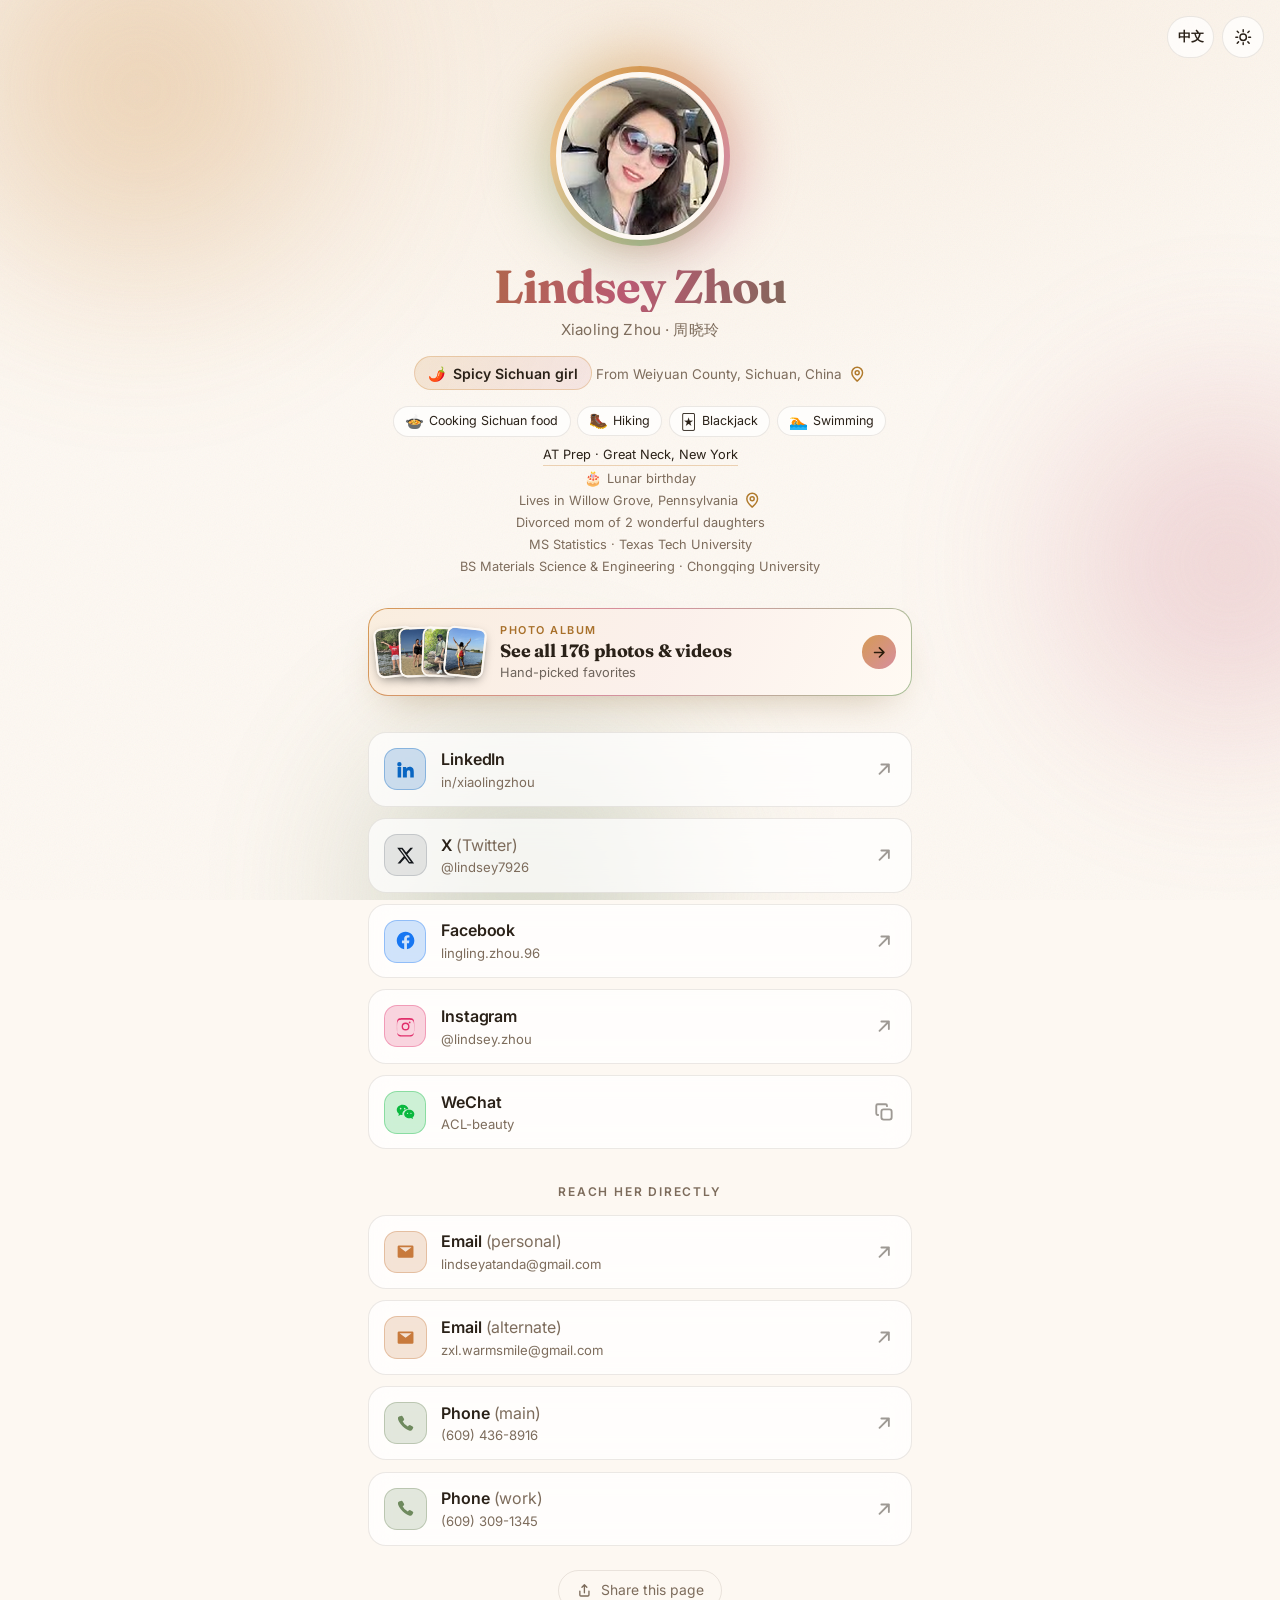
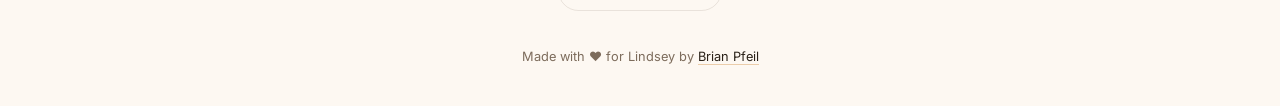
==== index.html @ ef0aa22d "Add map pin to residence and genericise the lunar birthday Rebuilt on top of the Willow Grove and ed" ====
<!doctype html>
<html lang="en" data-theme="dark">
<head>
<meta charset="utf-8">
<meta name="viewport" content="width=device-width, initial-scale=1, viewport-fit=cover">
<title>Xiaoling (Lindsey) Zhou — Chengdu, China</title>
<meta name="description" content="Xiaoling (Lindsey) Zhou from Chengdu, China — 周晓玲. Photos, links and contact details in one place.">
<meta name="author" content="Brian Pfeil">
<link rel="me" href="https://brianpfeil.com/about">
<meta name="keywords" content="Lindsey Zhou, Xiaoling Zhou, 周晓玲, Zhou Xiaoling, Lindsey Xiaoling Zhou, lindsey7926, lindsey.zhou, lingling.zhou.96, xiaolingzhou, Chengdu, Sichuan, China, Xiaoling Lindsey Zhou Chengdu, Weiyuan County, Weiyuan, Neijiang, 威远县, Willow Grove PA, Pennsylvania, Lubbock TX, Texas Tech University, Chongqing University, Chongqing, statistics, materials science, AT Prep, Great Neck NY, atprepgn.com">
<link rel="canonical" href="https://lindseyzhou.com/">
<meta name="theme-color" content="#0f0d14" media="(prefers-color-scheme: dark)">
<meta name="theme-color" content="#fdf7ec" media="(prefers-color-scheme: light)">
<meta name="color-scheme" content="dark light">

<meta property="og:type" content="profile">
<meta property="og:url" content="https://lindseyzhou.com/">
<meta property="og:site_name" content="Lindsey Zhou">
<meta property="profile:first_name" content="Xiaoling">
<meta property="profile:last_name" content="Zhou">
<meta property="og:title" content="Xiaoling (Lindsey) Zhou — Chengdu, China">
<meta property="og:description" content="Xiaoling (Lindsey) Zhou from Chengdu, China — 周晓玲. Photos, links and contact details.">
<meta property="og:image" content="assets/avatar.png">
<meta name="twitter:card" content="summary">
<meta name="twitter:title" content="Xiaoling (Lindsey) Zhou — Chengdu, China">
<meta name="twitter:description" content="Xiaoling (Lindsey) Zhou from Chengdu, China — 周晓玲. Photos, links and contact details.">
<meta name="twitter:image" content="assets/avatar.png">

<link rel="icon" href="assets/favicon.svg" type="image/svg+xml">
<link rel="apple-touch-icon" href="assets/avatar.png">
<link rel="preconnect" href="https://fonts.googleapis.com">
<link rel="preconnect" href="https://fonts.gstatic.com" crossorigin>
<link rel="stylesheet" href="https://fonts.googleapis.com/css2?family=Fraunces:opsz,wght@9..144,500;9..144,700&family=Inter:wght@400;500;600&display=swap">
<link rel="stylesheet" href="styles.css?v=bf1d750a">

<!-- Google Analytics (GA4) -->
<script async src="https://www.googletagmanager.com/gtag/js?id=G-SKVHNJ985Y"></script>
<script>
  window.dataLayer = window.dataLayer || [];
  function gtag(){ dataLayer.push(arguments); }
  gtag('js', new Date());
  gtag('config', 'G-SKVHNJ985Y');
</script>
</head>
<body data-title-key="doc.title.index">
<div class="bg" aria-hidden="true">
  <span class="orb orb--1"></span>
  <span class="orb orb--2"></span>
  <span class="orb orb--3"></span>
  <span class="grain"></span>
</div>

<button id="theme-toggle" class="theme-toggle" type="button" aria-label="Switch to light theme" data-i18n-aria="theme.toLight" title="Toggle theme">
  <svg class="i-moon" viewBox="0 0 24 24" aria-hidden="true"><path d="M21 12.8A9 9 0 1 1 11.2 3a7 7 0 0 0 9.8 9.8Z"/></svg>
  <svg class="i-sun" viewBox="0 0 24 24" aria-hidden="true"><circle cx="12" cy="12" r="4.2"/><path d="M12 2.4v2.4M12 19.2v2.4M4.2 4.2l1.7 1.7M18.1 18.1l1.7 1.7M2.4 12h2.4M19.2 12h2.4M4.2 19.8l1.7-1.7M18.1 5.9l1.7-1.7"/></svg>
</button>

<button id="lang-toggle" class="lang-toggle" type="button" aria-label="切换到中文" data-i18n-aria="lang.aria">
  <span data-i18n="lang.label">中文</span>
</button>

<main class="wrap">
  <header class="hero">
    <div class="avatar" style="--d:1">
      <span class="avatar__ring" aria-hidden="true"></span>
      <img src="assets/avatar.png" alt="Lindsey Zhou's profile picture" width="284" height="284" fetchpriority="high">
    </div>

    <h1 class="name" style="--d:2" data-i18n="name">Lindsey Zhou</h1>
    <p class="alt-name" style="--d:3">Xiaoling Zhou <span aria-hidden="true">·</span> <span lang="zh-Hans">周晓玲</span></p>
    <p class="tagline-pill" style="--d:4"><span class="tagline-pill__emoji" aria-hidden="true">🌶️</span><span data-i18n="tagline">Spicy Sichuan girl</span></p>
    <p class="origin" style="--d:5"><span data-i18n="origin">From Weiyuan County, Sichuan, China</span><a class="origin__pin" href="https://www.google.com/maps/search/?api=1&amp;query=Weiyuan+County%2C+Neijiang%2C+Sichuan%2C+China" target="_blank" rel="noopener noreferrer" aria-label="Open Weiyuan County in Google Maps" data-i18n-aria="origin.map"><svg viewBox="0 0 24 24" aria-hidden="true"><path d="M12 21s7-6.2 7-11a7 7 0 1 0-14 0c0 4.8 7 11 7 11Z"/><circle cx="12" cy="10" r="2.6"/></svg></a></p>
    <ul class="likes" style="--d:6" aria-label="Likes">
      <li><span class="likes__emoji" aria-hidden="true">🍲</span><span data-i18n="like.cooking">Cooking Sichuan food</span></li>
      <li><span class="likes__emoji" aria-hidden="true">🥾</span><span data-i18n="like.hiking">Hiking</span></li>
      <li><span class="likes__emoji" aria-hidden="true">🃏</span><span data-i18n="like.blackjack">Blackjack</span></li>
      <li><span class="likes__emoji" aria-hidden="true">🏊</span><span data-i18n="like.swimming">Swimming</span></li>
    </ul>

    <ul class="about" style="--d:7">
      <li><a class="about__link" href="https://atprepgn.com/" target="_blank" rel="noopener noreferrer" data-i18n="about.work">AT Prep &middot; Great Neck, New York</a></li>
      <li><span class="about__emoji" aria-hidden="true">🎂</span><span data-i18n="about.birthday">Lunar birthday</span></li>
      <li><span data-i18n="about.lives">Lives in Willow Grove, Pennsylvania</span><a class="origin__pin" href="https://www.google.com/maps/search/?api=1&amp;query=Willow+Grove%2C+Pennsylvania" target="_blank" rel="noopener noreferrer" aria-label="Open Willow Grove, Pennsylvania in Google Maps" data-i18n-aria="about.lives.map"><svg viewBox="0 0 24 24" aria-hidden="true"><path d="M12 21s7-6.2 7-11a7 7 0 1 0-14 0c0 4.8 7 11 7 11Z"/><circle cx="12" cy="10" r="2.6"/></svg></a></li>
      <li data-i18n="about.family">Divorced mom of 2 wonderful daughters</li>
      <li data-i18n="about.ms">MS Statistics &middot; Texas Tech University</li>
      <li data-i18n="about.bs">BS Materials Science &amp; Engineering &middot; Chongqing University</li>
    </ul>

  </header>


  <a class="cta" href="gallery.html" style="--d:8">
    <span class="cta__peek" aria-hidden="true">
      <img src="assets/gallery/thumbs/IMG_9911.jpg" alt="" width="40" height="50" loading="lazy" decoding="async">
      <img src="assets/gallery/thumbs/IMG_1667.jpg" alt="" width="40" height="50" loading="lazy" decoding="async">
      <img src="assets/gallery/thumbs/IMG_7823.jpg" alt="" width="40" height="50" loading="lazy" decoding="async">
      <img src="assets/gallery/thumbs/IMG_9244.jpg" alt="" width="40" height="50" loading="lazy" decoding="async">
    </span>
    <span class="cta__body">
      <span class="cta__kicker" data-i18n="cta.kicker">Photo album</span>
      <span class="cta__title" data-i18n="cta.title">See all 176 photos &amp; videos</span>
      <span class="cta__sub" data-i18n="cta.sub">Hand-picked favorites</span>
    </span>
    <span class="cta__go" aria-hidden="true">
      <svg viewBox="0 0 24 24"><path d="M5 12h13M12 5.5 18.5 12 12 18.5"/></svg>
    </span>
  </a>

  <nav class="links" aria-label="Lindsey's links">
    <a class="link" style="--d:9" href="https://www.linkedin.com/in/xiaolingzhou" target="_blank" rel="noopener noreferrer" data-brand="linkedin">
      <span class="link__icon">
        <svg viewBox="0 0 24 24" aria-hidden="true"><path d="M4.98 3.5a2.5 2.5 0 1 1 0 5 2.5 2.5 0 0 1 0-5ZM3 9h4v12H3zM9 9h3.8v1.7h.05a4.2 4.2 0 0 1 3.75-2c4 0 4.75 2.6 4.75 6V21h-4v-5.3c0-1.3 0-2.9-1.8-2.9s-2.05 1.4-2.05 2.8V21H9Z"/></svg>
      </span>
      <span class="link__body">
        <span class="link__title" data-i18n="link.linkedin">LinkedIn</span>
        <span class="link__sub">in/xiaolingzhou</span>
      </span>
      <span class="link__go" aria-hidden="true">
        <svg viewBox="0 0 24 24"><path d="M7 17 17 7M9 7h8v8"/></svg>
      </span>
    </a>

    <a class="link" style="--d:10" href="https://x.com/lindsey7926" target="_blank" rel="noopener noreferrer" data-brand="x">
      <span class="link__icon">
        <svg viewBox="0 0 24 24" aria-hidden="true"><path d="M17.53 3h3.02l-6.6 7.54L21.75 21h-5.9l-4.62-6.04L5.94 21H2.92l7.06-8.07L2.5 3h6.05l4.18 5.52ZM16.47 19.2h1.67L7.6 4.7H5.81Z"/></svg>
      </span>
      <span class="link__body">
        <span class="link__title"><span data-i18n="link.x">X</span> <span class="link__title-dim" data-i18n="link.x.dim">(Twitter)</span></span>
        <span class="link__sub">@lindsey7926</span>
      </span>
      <span class="link__go" aria-hidden="true">
        <svg viewBox="0 0 24 24"><path d="M7 17 17 7M9 7h8v8"/></svg>
      </span>
    </a>

    <a class="link" style="--d:11" href="https://www.facebook.com/lingling.zhou.96" target="_blank" rel="noopener noreferrer" data-brand="facebook">
      <span class="link__icon">
        <svg viewBox="0 0 24 24" aria-hidden="true"><path d="M22 12.06C22 6.5 17.52 2 12 2S2 6.5 2 12.06c0 5.02 3.66 9.18 8.44 9.94v-7.03H7.9v-2.9h2.54V9.85c0-2.52 1.5-3.91 3.77-3.91 1.09 0 2.24.2 2.24.2v2.46h-1.26c-1.24 0-1.63.78-1.63 1.57v1.89h2.78l-.45 2.9h-2.33V22c4.78-.76 8.44-4.92 8.44-9.94Z"/></svg>
      </span>
      <span class="link__body">
        <span class="link__title" data-i18n="link.facebook">Facebook</span>
        <span class="link__sub">lingling.zhou.96</span>
      </span>
      <span class="link__go" aria-hidden="true">
        <svg viewBox="0 0 24 24"><path d="M7 17 17 7M9 7h8v8"/></svg>
      </span>
    </a>

    <a class="link" style="--d:12" href="https://www.instagram.com/lindsey.zhou" target="_blank" rel="noopener noreferrer" data-brand="instagram">
      <span class="link__icon">
        <svg viewBox="0 0 24 24" aria-hidden="true"><path d="M12 2.16c3.2 0 3.58.01 4.85.07 1.17.05 1.8.25 2.23.41.56.22.96.48 1.38.9.42.42.68.82.9 1.38.16.42.36 1.06.41 2.23.06 1.27.07 1.65.07 4.85s-.01 3.58-.07 4.85c-.05 1.17-.25 1.8-.41 2.23-.22.56-.48.96-.9 1.38-.42.42-.82.68-1.38.9-.42.16-1.06.36-2.23.41-1.27.06-1.65.07-4.85.07s-3.58-.01-4.85-.07c-1.17-.05-1.8-.25-2.23-.41a3.8 3.8 0 0 1-1.38-.9 3.8 3.8 0 0 1-.9-1.38c-.16-.42-.36-1.06-.41-2.23C2.17 15.58 2.16 15.2 2.16 12s.01-3.58.07-4.85c.05-1.17.25-1.8.41-2.23.22-.56.48-.96.9-1.38.42-.42.82-.68 1.38-.9.42-.16 1.06-.36 2.23-.41C8.42 2.17 8.8 2.16 12 2.16Zm0 1.98c-3.14 0-3.51.01-4.75.07-1.15.05-1.77.24-2.18.4-.55.22-.94.47-1.35.88-.41.41-.66.8-.88 1.35-.16.41-.35 1.03-.4 2.18-.06 1.24-.07 1.61-.07 4.75s.01 3.51.07 4.75c.05 1.15.24 1.77.4 2.18.22.55.47.94.88 1.35.41.41.8.66 1.35.88.41.16 1.03.35 2.18.4 1.24.06 1.61.07 4.75.07s3.51-.01 4.75-.07c1.15-.05 1.77-.24 2.18-.4.55-.22.94-.47 1.35-.88.41-.41.66-.8.88-1.35.16-.41.35-1.03.4-2.18.06-1.24.07-1.61.07-4.75s-.01-3.51-.07-4.75c-.05-1.15-.24-1.77-.4-2.18a3.6 3.6 0 0 0-.88-1.35 3.6 3.6 0 0 0-1.35-.88c-.41-.16-1.03-.35-2.18-.4-1.24-.06-1.61-.07-4.75-.07Zm0 3.37a4.49 4.49 0 1 1 0 8.98 4.49 4.49 0 0 1 0-8.98Zm0 7.4a2.91 2.91 0 1 0 0-5.82 2.91 2.91 0 0 0 0 5.82Zm5.72-7.6a1.05 1.05 0 1 1-2.1 0 1.05 1.05 0 0 1 2.1 0Z"/></svg>
      </span>
      <span class="link__body">
        <span class="link__title" data-i18n="link.instagram">Instagram</span>
        <span class="link__sub">@lindsey.zhou</span>
      </span>
      <span class="link__go" aria-hidden="true">
        <svg viewBox="0 0 24 24"><path d="M7 17 17 7M9 7h8v8"/></svg>
      </span>
    </a>

    <button class="link link--copy" style="--d:13" type="button" data-brand="wechat" data-copy="ACL-beauty" aria-label="Copy WeChat ID ACL-beauty" data-i18n-aria="link.wechat.aria">
      <span class="link__icon">
        <svg viewBox="0 0 24 24" aria-hidden="true"><path d="M8.7 3C4.99 3 2 5.62 2 8.85c0 1.83.96 3.46 2.48 4.55L3.8 15.9l2.63-1.34c.66.2 1.36.32 2.09.34a5.6 5.6 0 0 1-.14-1.23c0-3.02 2.9-5.44 6.48-5.44l.5.02C14.83 5.24 12.06 3 8.7 3Zm-2.3 3.6a.94.94 0 1 1 0 1.88.94.94 0 0 1 0-1.88Zm4.6 0a.94.94 0 1 1 0 1.88.94.94 0 0 1 0-1.88Z"/><path d="M22 13.6c0-2.7-2.6-4.9-5.8-4.9s-5.8 2.2-5.8 4.9 2.6 4.9 5.8 4.9c.67 0 1.3-.1 1.9-.28L20.5 19.4l-.53-1.77A4.76 4.76 0 0 0 22 13.6Zm-7.75-1.5a.78.78 0 1 1 0 1.56.78.78 0 0 1 0-1.56Zm3.9 0a.78.78 0 1 1 0 1.56.78.78 0 0 1 0-1.56Z"/></svg>
      </span>
      <span class="link__body">
        <span class="link__title" data-i18n="link.wechat">WeChat</span>
        <span class="link__sub">ACL-beauty</span>
      </span>
      <span class="link__go link__go--copy" aria-hidden="true">
        <svg class="i-copy" viewBox="0 0 24 24"><rect x="9" y="9" width="11" height="11" rx="2.5"/><path d="M5.5 15H5a1.5 1.5 0 0 1-1.5-1.5V5A1.5 1.5 0 0 1 5 3.5h8.5A1.5 1.5 0 0 1 15 5v.5"/></svg>
        <svg class="i-check" viewBox="0 0 24 24"><path d="m5 12.5 4.5 4.5L19 7.5"/></svg>
      </span>
    </button>
  </nav>


  <h2 class="section-label" data-i18n="contact.heading">Reach her directly</h2>
  <nav class="links links--contact" aria-label="Contact details">
    <a class="link" style="--d:14" href="mailto:lindseyatanda@gmail.com" data-brand="mail">
      <span class="link__icon"><svg viewBox="0 0 24 24" aria-hidden="true"><path d="M3 6.5A1.5 1.5 0 0 1 4.5 5h15A1.5 1.5 0 0 1 21 6.5v11a1.5 1.5 0 0 1-1.5 1.5h-15A1.5 1.5 0 0 1 3 17.5Zm2.2.5 6.8 5.1L18.8 7Z"/></svg></span>
      <span class="link__body">
        <span class="link__title"><span data-i18n="contact.email">Email</span> <span class="link__title-dim" data-i18n="contact.personal">(personal)</span></span>
        <span class="link__sub">lindseyatanda@gmail.com</span>
      </span>
      <span class="link__go" aria-hidden="true"><svg viewBox="0 0 24 24"><path d="M7 17 17 7M9 7h8v8"/></svg></span>
    </a>
    <a class="link" style="--d:15" href="mailto:zxl.warmsmile@gmail.com" data-brand="mail">
      <span class="link__icon"><svg viewBox="0 0 24 24" aria-hidden="true"><path d="M3 6.5A1.5 1.5 0 0 1 4.5 5h15A1.5 1.5 0 0 1 21 6.5v11a1.5 1.5 0 0 1-1.5 1.5h-15A1.5 1.5 0 0 1 3 17.5Zm2.2.5 6.8 5.1L18.8 7Z"/></svg></span>
      <span class="link__body">
        <span class="link__title"><span data-i18n="contact.email">Email</span> <span class="link__title-dim" data-i18n="contact.alternate">(alternate)</span></span>
        <span class="link__sub">zxl.warmsmile@gmail.com</span>
      </span>
      <span class="link__go" aria-hidden="true"><svg viewBox="0 0 24 24"><path d="M7 17 17 7M9 7h8v8"/></svg></span>
    </a>
    <a class="link" style="--d:16" href="tel:+16094368916" data-brand="phone">
      <span class="link__icon"><svg viewBox="0 0 24 24" aria-hidden="true"><path d="M6.6 3.5a1.5 1.5 0 0 1 2.1.5l1.5 2.5a1.5 1.5 0 0 1-.3 1.9l-1.2 1a11 11 0 0 0 5.9 5.9l1-1.2a1.5 1.5 0 0 1 1.9-.3l2.5 1.5a1.5 1.5 0 0 1 .5 2.1l-1 1.6a2.5 2.5 0 0 1-2.8 1.1C11.4 19 5 12.6 3.4 6.9A2.5 2.5 0 0 1 4.5 4.1Z"/></svg></span>
      <span class="link__body">
        <span class="link__title"><span data-i18n="contact.phone">Phone</span> <span class="link__title-dim" data-i18n="contact.main">(main)</span></span>
        <span class="link__sub">(609) 436-8916</span>
      </span>
      <span class="link__go" aria-hidden="true"><svg viewBox="0 0 24 24"><path d="M7 17 17 7M9 7h8v8"/></svg></span>
    </a>
    <a class="link" style="--d:17" href="tel:+16093091345" data-brand="phone">
      <span class="link__icon"><svg viewBox="0 0 24 24" aria-hidden="true"><path d="M6.6 3.5a1.5 1.5 0 0 1 2.1.5l1.5 2.5a1.5 1.5 0 0 1-.3 1.9l-1.2 1a11 11 0 0 0 5.9 5.9l1-1.2a1.5 1.5 0 0 1 1.9-.3l2.5 1.5a1.5 1.5 0 0 1 .5 2.1l-1 1.6a2.5 2.5 0 0 1-2.8 1.1C11.4 19 5 12.6 3.4 6.9A2.5 2.5 0 0 1 4.5 4.1Z"/></svg></span>
      <span class="link__body">
        <span class="link__title"><span data-i18n="contact.phone">Phone</span> <span class="link__title-dim" data-i18n="contact.work">(work)</span></span>
        <span class="link__sub">(609) 309-1345</span>
      </span>
      <span class="link__go" aria-hidden="true"><svg viewBox="0 0 24 24"><path d="M7 17 17 7M9 7h8v8"/></svg></span>
    </a>
  </nav>

  <div class="actions" style="--d:18">
    <button id="share" class="ghost-btn" type="button">
      <svg viewBox="0 0 24 24" aria-hidden="true"><path d="M12 15.5V4M8.5 7.5 12 4l3.5 3.5"/><path d="M5.5 13v5.5A1.5 1.5 0 0 0 7 20h10a1.5 1.5 0 0 0 1.5-1.5V13"/></svg>
      <span id="share-label" data-i18n="share">Share this page</span>
    </button>
  </div>

  <footer class="foot" style="--d:19">
    <p>
      <span data-i18n="footer">Made with ♥ for Lindsey</span>
      <span data-i18n="footer.by">by</span>
      <a class="foot__by" href="https://brianpfeil.com/about" rel="me noopener" target="_blank">Brian Pfeil</a>
    </p>
  </footer>
</main>

<div id="toast" class="toast" role="status" aria-live="polite"></div>

<script type="application/ld+json">
{
  "@context": "https://schema.org",
  "@type": "Person",
  "name": "Lindsey Zhou",
  "givenName": "Xiaoling",
  "familyName": "Zhou",
  "alternateName": [
    "Xiaoling Zhou",
    "Lindsey Xiaoling Zhou",
    "Zhou Xiaoling",
    "周晓玲",
    "lindsey7926",
    "lindsey.zhou",
    "lingling.zhou.96"
  ],
  "url": "https://lindseyzhou.com/",
  "birthPlace": {
    "@type": "Place",
    "name": "Weiyuan County, Neijiang, Sichuan, China",
    "address": {"@type": "PostalAddress", "addressLocality": "Weiyuan County", "addressRegion": "Sichuan", "addressCountry": "CN"}
  },
  "homeLocation": {
    "@type": "Place",
    "name": "Willow Grove, Pennsylvania, United States",
    "address": {"@type": "PostalAddress", "addressLocality": "Willow Grove", "addressRegion": "PA", "addressCountry": "US"}
  },
  "nationality": {"@type": "Country", "name": "China"},
  "alumniOf": [
    {
      "@type": "CollegeOrUniversity",
      "name": "Texas Tech University",
      "address": {"@type": "PostalAddress", "addressLocality": "Lubbock", "addressRegion": "TX", "addressCountry": "US"}
    },
    {
      "@type": "CollegeOrUniversity",
      "name": "Chongqing University",
      "address": {"@type": "PostalAddress", "addressLocality": "Chongqing", "addressCountry": "CN"}
    }
  ],
  "worksFor": {
    "@type": "Organization",
    "name": "AT Prep",
    "url": "https://atprepgn.com/",
    "address": {"@type": "PostalAddress", "addressLocality": "Great Neck", "addressRegion": "NY", "addressCountry": "US"}
  },
  "workLocation": {
    "@type": "Place",
    "address": {"@type": "PostalAddress", "addressLocality": "Great Neck", "addressRegion": "NY", "addressCountry": "US"}
  },
  "knowsAbout": ["Sichuan cuisine", "Cooking", "Hiking", "Blackjack", "Swimming"],
  "knowsLanguage": ["zh-Hans", "en"],
  "knows": [
    {
      "@type": "Person",
      "name": "Brian Pfeil",
      "url": "https://brianpfeil.com/about",
      "description": "Partner for life"
    }
  ],
  "image": "assets/avatar.png",
  "email": ["mailto:lindseyatanda@gmail.com", "mailto:zxl.warmsmile@gmail.com"],
  "telephone": ["+1-609-436-8916", "+1-609-309-1345"],
  "sameAs": [
    "https://www.linkedin.com/in/xiaolingzhou",
    "https://x.com/lindsey7926",
    "https://www.instagram.com/lindsey.zhou",
    "https://www.facebook.com/lingling.zhou.96"
  ]
}
</script>
<script src="i18n.js?v=c6b906de" defer></script>
<script src="script.js?v=1eaff546" defer></script>
</body>
</html>
---- styles.css ----
/* Lindsey Zhou — link page
   Palette drawn from the sunflower bouquet in the profile photo:
   sunflower gold, carnation pink, leaf green. */

:root {
  --gold:   #d59a55;
  --gold-2: #f0c68e;
  --pink:   #d78e9e;
  --pink-2: #f2c4ce;
  --green:  #7c8f6b;
  --green-2:#aac098;

  --bg:        #12100f;
  --bg-2:      #1d1815;
  --surface:   rgba(255, 255, 255, .055);
  --surface-h: rgba(255, 255, 255, .1);
  --stroke:    rgba(255, 255, 255, .11);
  --stroke-h:  rgba(255, 255, 255, .22);
  --text:      #f6f1ea;
  --muted:     #a79fb4;
  --shadow:    0 18px 45px -18px rgba(0, 0, 0, .85);
  --orb-op:    .5;
  --grain-op:  .035;
  --toast-bg:  #262019;
  --cta-bg:    #1d1815;

  --radius: 18px;
  --ease: cubic-bezier(.22, 1, .36, 1);
}

[data-theme="light"] {
  --bg:        #fdf8f2;
  --bg-2:      #f7ebdd;
  --surface:   rgba(255, 255, 255, .72);
  --surface-h: rgba(255, 255, 255, .95);
  --stroke:    rgba(60, 40, 20, .1);
  --stroke-h:  rgba(60, 40, 20, .2);
  --text:      #2a2118;
  --muted:     #7d6c5c;
  --shadow:    0 18px 40px -20px rgba(120, 85, 25, .38);
  --orb-op:    .42;
  --grain-op:  .05;
  --toast-bg:  #fffcf7;
  --cta-bg:    #fffaf3;
}

* { box-sizing: border-box; }

html { -webkit-text-size-adjust: 100%; }

body {
  margin: 0;
  min-height: 100dvh;
  font-family: Inter, ui-sans-serif, system-ui, -apple-system, "Segoe UI", Roboto, sans-serif;
  color: var(--text);
  background: var(--bg);
  line-height: 1.5;
  -webkit-font-smoothing: antialiased;
  overflow-x: hidden;
  -webkit-tap-highlight-color: transparent;
  transition: background-color .45s var(--ease), color .45s var(--ease);
}

.sr-only {
  position: absolute; width: 1px; height: 1px;
  padding: 0; margin: -1px; overflow: hidden;
  clip: rect(0 0 0 0); white-space: nowrap; border: 0;
}

/* ---------- background ---------- */

.bg {
  position: fixed;
  inset: 0;
  z-index: -1;
  overflow: hidden;
  background:
    radial-gradient(120% 90% at 50% -10%, var(--bg-2) 0%, var(--bg) 62%);
}

.orb {
  position: absolute;
  border-radius: 50%;
  filter: blur(70px);
  opacity: var(--orb-op);
  will-change: transform;
}

.orb--1 {
  width: 46vmax; height: 46vmax;
  top: -16vmax; left: -12vmax;
  background: radial-gradient(circle, var(--gold) 0%, transparent 68%);
  animation: drift-a 22s ease-in-out infinite alternate;
}

.orb--2 {
  width: 40vmax; height: 40vmax;
  top: 24vmax; right: -16vmax;
  background: radial-gradient(circle, var(--pink) 0%, transparent 68%);
  animation: drift-b 26s ease-in-out infinite alternate;
}

.orb--3 {
  width: 38vmax; height: 38vmax;
  bottom: -18vmax; left: 22vw;
  background: radial-gradient(circle, var(--green) 0%, transparent 68%);
  animation: drift-c 30s ease-in-out infinite alternate;
}

@keyframes drift-a { to { transform: translate3d(9vw, 7vh, 0) scale(1.14); } }
@keyframes drift-b { to { transform: translate3d(-11vw, -6vh, 0) scale(1.08); } }
@keyframes drift-c { to { transform: translate3d(6vw, -9vh, 0) scale(1.16); } }

.grain {
  position: absolute;
  inset: -50%;
  opacity: var(--grain-op);
  pointer-events: none;
  background-image: url("data:image/svg+xml,%3Csvg xmlns='http://www.w3.org/2000/svg' width='160' height='160'%3E%3Cfilter id='n'%3E%3CfeTurbulence type='fractalNoise' baseFrequency='.85' numOctaves='3'/%3E%3C/filter%3E%3Crect width='160' height='160' filter='url(%23n)'/%3E%3C/svg%3E");
}

/* ---------- layout ---------- */

.wrap {
  width: min(100% - 2.25rem, 34rem);
  margin-inline: auto;
  padding-block: clamp(2.5rem, 8vh, 4.5rem) 2.5rem;
}

/* staggered entrance */
.hero > *, .link, .actions, .foot {
  animation: rise .8s var(--ease) backwards;
  animation-delay: calc(var(--d, 0) * 65ms);
}

@keyframes rise {
  from { opacity: 0; transform: translateY(16px); }
  to   { opacity: 1; transform: none; }
}

/* ---------- hero ---------- */

.hero { text-align: center; }

.avatar {
  position: relative;
  width: clamp(8.5rem, 30vw, 10.5rem);
  aspect-ratio: 1;
  margin: 0 auto 1.35rem;
  display: grid;
  place-items: center;
}

.avatar__ring {
  position: absolute;
  inset: -6px;
  border-radius: 50%;
  background: conic-gradient(from 0deg, var(--gold), var(--pink), var(--green-2), var(--gold-2), var(--gold));
  animation: spin 9s linear infinite;
  filter: blur(.5px);
}

.avatar::after {
  content: "";
  position: absolute;
  inset: -22px;
  border-radius: 50%;
  background: conic-gradient(from 0deg, var(--gold), var(--pink), var(--green-2), var(--gold));
  filter: blur(26px);
  opacity: .5;
  z-index: -1;
  animation: spin 9s linear infinite;
}

@keyframes spin { to { transform: rotate(1turn); } }

.avatar img {
  position: relative;
  width: 100%;
  height: 100%;
  border-radius: 50%;
  object-fit: cover;
  border: 5px solid var(--bg);
  box-shadow: var(--shadow);
}

.name {
  font-family: Fraunces, ui-serif, Georgia, "Times New Roman", serif;
  font-weight: 700;
  font-size: clamp(2.1rem, 8.5vw, 2.9rem);
  letter-spacing: -.02em;
  line-height: 1.08;
  margin: 0;
  background: linear-gradient(105deg, var(--gold-2), var(--pink-2) 48%, var(--green-2));
  -webkit-background-clip: text;
  background-clip: text;
  color: transparent;
}

[data-theme="light"] .name {
  background: linear-gradient(105deg, #a8702a, #b95a72 48%, #5a6f49);
  -webkit-background-clip: text;
  background-clip: text;
}

.alt-name {
  margin: .45rem 0 0;
  font-size: .95rem;
  color: var(--muted);
  letter-spacing: .01em;
}

/* ---------- links ---------- */

.links {
  margin-top: 2.25rem;
  display: flex;
  flex-direction: column;
  gap: .7rem;
}

.link {
  position: relative;
  display: flex;
  align-items: center;
  gap: .9rem;
  width: 100%;
  padding: .85rem .95rem;
  border-radius: var(--radius);
  border: 1px solid var(--stroke);
  background: var(--surface);
  backdrop-filter: blur(14px);
  -webkit-backdrop-filter: blur(14px);
  color: inherit;
  font: inherit;
  text-align: left;
  text-decoration: none;
  cursor: pointer;
  overflow: hidden;
  transition:
    transform .3s var(--ease),
    background-color .3s var(--ease),
    border-color .3s var(--ease),
    box-shadow .3s var(--ease);
}

/* brand tint bleeding in from the left on hover */
.link::before {
  content: "";
  position: absolute;
  inset: 0;
  background: linear-gradient(100deg, color-mix(in srgb, var(--brand) 26%, transparent), transparent 62%);
  opacity: 0;
  transition: opacity .3s var(--ease);
  pointer-events: none;
}

.link[data-brand="linkedin"] { --brand: #0a66c2; }
.link[data-brand="x"]        { --brand: #8a8f98; }
.link[data-brand="facebook"] { --brand: #1877f2; }
.link[data-brand="instagram"] { --brand: #e1306c; }
.link[data-brand="wechat"]   { --brand: #09b83e; }

[data-theme="dark"] .link[data-brand="x"] { --brand: #d8dbe0; }

@media (hover: hover) {
  .link:hover {
    transform: translateY(-3px);
    background: var(--surface-h);
    border-color: var(--stroke-h);
    box-shadow: var(--shadow);
  }
  .link:hover::before { opacity: 1; }
  .link:hover .link__go { transform: translate(2px, -2px); opacity: 1; }
  .link:hover .link__icon { transform: scale(1.06) rotate(-4deg); }
}

.link:active { transform: translateY(-1px) scale(.99); }

.link:focus-visible {
  outline: 2px solid var(--gold-2);
  outline-offset: 3px;
}

.link__icon {
  flex: 0 0 auto;
  display: grid;
  place-items: center;
  width: 2.65rem;
  height: 2.65rem;
  border-radius: 13px;
  background: color-mix(in srgb, var(--brand) 20%, transparent);
  border: 1px solid color-mix(in srgb, var(--brand) 34%, transparent);
  transition: transform .3s var(--ease);
}

.link__icon svg {
  width: 1.32rem;
  height: 1.32rem;
  fill: var(--brand);
}

[data-theme="light"] .link[data-brand="x"] .link__icon svg { fill: #15181c; }

.link__body {
  flex: 1 1 auto;
  min-width: 0;
  display: flex;
  flex-direction: column;
  gap: .1rem;
}

.link__title {
  font-weight: 600;
  font-size: 1rem;
  letter-spacing: -.005em;
}

.link__title-dim { color: var(--muted); font-weight: 400; }

.link__sub {
  font-size: .82rem;
  color: var(--muted);
  overflow: hidden;
  text-overflow: ellipsis;
  white-space: nowrap;
}

.link__go {
  flex: 0 0 auto;
  display: grid;
  place-items: center;
  width: 1.4rem;
  height: 1.4rem;
  opacity: .45;
  transition: transform .3s var(--ease), opacity .3s var(--ease);
}

.link__go svg {
  width: 100%;
  height: 100%;
  fill: none;
  stroke: currentColor;
  stroke-width: 2;
  stroke-linecap: round;
  stroke-linejoin: round;
}

.link__go--copy .i-check { display: none; }
.link.is-copied .link__go--copy .i-copy  { display: none; }
.link.is-copied .link__go--copy .i-check { display: block; stroke: var(--green-2); }
.link.is-copied { border-color: color-mix(in srgb, var(--green-2) 55%, transparent); }

/* ---------- actions / footer ---------- */

.actions {
  margin-top: 1.5rem;
  display: flex;
  justify-content: center;
}

.ghost-btn {
  display: inline-flex;
  align-items: center;
  gap: .5rem;
  padding: .55rem 1.05rem;
  border-radius: 999px;
  border: 1px solid var(--stroke);
  background: transparent;
  color: var(--muted);
  font: inherit;
  font-size: .87rem;
  cursor: pointer;
  transition: color .25s var(--ease), border-color .25s var(--ease), background-color .25s var(--ease);
}

.ghost-btn svg {
  width: 1.05rem; height: 1.05rem;
  fill: none; stroke: currentColor;
  stroke-width: 1.9; stroke-linecap: round; stroke-linejoin: round;
}

.ghost-btn:hover { color: var(--text); border-color: var(--stroke-h); background: var(--surface); }
.ghost-btn:focus-visible { outline: 2px solid var(--gold-2); outline-offset: 3px; }

.foot {
  margin-top: 2.25rem;
  text-align: center;
  font-size: .8rem;
  color: var(--muted);
}

.foot p { margin: 0; }

.heart { color: var(--pink); }

/* ---------- theme toggle ---------- */

.theme-toggle {
  position: fixed;
  top: max(1rem, env(safe-area-inset-top));
  right: max(1rem, env(safe-area-inset-right));
  z-index: 10;
  width: 2.6rem;
  height: 2.6rem;
  display: grid;
  place-items: center;
  border-radius: 50%;
  border: 1px solid var(--stroke);
  background: var(--surface);
  backdrop-filter: blur(12px);
  -webkit-backdrop-filter: blur(12px);
  color: var(--text);
  cursor: pointer;
  transition: transform .3s var(--ease), border-color .3s var(--ease), background-color .3s var(--ease);
}

.theme-toggle:hover { transform: rotate(-18deg) scale(1.06); border-color: var(--stroke-h); }
.theme-toggle:focus-visible { outline: 2px solid var(--gold-2); outline-offset: 3px; }

.theme-toggle svg {
  width: 1.15rem; height: 1.15rem;
  fill: none; stroke: currentColor;
  stroke-width: 1.9; stroke-linecap: round; stroke-linejoin: round;
}

.theme-toggle .i-sun  { display: none; }
[data-theme="light"] .theme-toggle .i-moon { display: none; }
[data-theme="light"] .theme-toggle .i-sun  { display: block; }

/* ---------- toast ---------- */

.toast {
  position: fixed;
  left: 50%;
  bottom: max(1.4rem, env(safe-area-inset-bottom));
  z-index: 20;
  transform: translate(-50%, 140%);
  padding: .6rem 1.05rem;
  border-radius: 999px;
  font-size: .87rem;
  font-weight: 500;
  color: var(--text);
  background: var(--toast-bg);
  border: 1px solid var(--stroke-h);
  box-shadow: var(--shadow);
  opacity: 0;
  pointer-events: none;
  transition: transform .45s var(--ease), opacity .45s var(--ease);
  max-width: calc(100vw - 2.5rem);
  text-align: center;
}

.toast.is-visible { transform: translate(-50%, 0); opacity: 1; }

/* ---------- motion / print ---------- */

@media (prefers-reduced-motion: reduce) {
  *, *::before, *::after {
    animation-duration: .001ms !important;
    animation-iteration-count: 1 !important;
    transition-duration: .001ms !important;
  }
  .hero > *, .link, .actions, .foot { animation: none; opacity: 1; transform: none; }
}

@media print {
  .bg, .theme-toggle, .actions, .toast { display: none !important; }
  body { background: #fff; color: #000; }
}

/* ---------- contact section ---------- */

.section-label {
  margin: 2.1rem 0 .85rem;
  text-align: center;
  font-size: .75rem;
  font-weight: 600;
  text-transform: uppercase;
  letter-spacing: .15em;
  color: var(--muted);
}

.links--contact { margin-top: 0; }

.link[data-brand="mail"]  { --brand: #c87a3c; }
.link[data-brand="phone"] { --brand: #6f8a5e; }
.link[data-brand="photos"] { --brand: #b98ad0; }

/* ---------- gallery ---------- */

.gallery-wrap {
  width: min(100% - 2rem, 72rem);
  margin-inline: auto;
  padding-block: clamp(1.75rem, 5vh, 3rem) 3rem;
}

.gallery-head { text-align: center; margin-bottom: 1.75rem; }

.back {
  display: inline-flex;
  align-items: center;
  gap: .35rem;
  padding: .4rem .85rem .4rem .55rem;
  border-radius: 999px;
  border: 1px solid var(--stroke);
  background: var(--surface);
  color: var(--muted);
  font-size: .82rem;
  text-decoration: none;
  transition: color .25s var(--ease), border-color .25s var(--ease);
}

.back svg {
  width: 1rem; height: 1rem;
  fill: none; stroke: currentColor;
  stroke-width: 2; stroke-linecap: round; stroke-linejoin: round;
}

.back:hover { color: var(--text); border-color: var(--stroke-h); }
.back:focus-visible { outline: 2px solid var(--gold-2); outline-offset: 3px; }

.gallery-title {
  font-family: Fraunces, ui-serif, Georgia, serif;
  font-weight: 700;
  font-size: clamp(1.9rem, 6vw, 2.6rem);
  letter-spacing: -.02em;
  margin: 1rem 0 0;
  background: linear-gradient(105deg, var(--gold-2), var(--pink-2) 50%, var(--green-2));
  -webkit-background-clip: text;
  background-clip: text;
  color: transparent;
}

[data-theme="light"] .gallery-title {
  background: linear-gradient(105deg, #a8702a, #b95a72 50%, #5a6f49);
  -webkit-background-clip: text;
  background-clip: text;
}

.gallery-sub { margin: .4rem 0 0; color: var(--muted); font-size: .9rem; }

/* columns collapse naturally; each tile keeps its own aspect ratio */
.grid {
  columns: 4 15rem;
  column-gap: .7rem;
}

.tile {
  break-inside: avoid;
  margin-bottom: .7rem;
  padding: 0;
  border: 1px solid var(--stroke);
  border-radius: 14px;
  background: var(--surface);
  overflow: hidden;
  cursor: zoom-in;
  display: block;
  width: 100%;
  position: relative;
  transition: transform .3s var(--ease), border-color .3s var(--ease), box-shadow .3s var(--ease);
}

.tile img {
  display: block;
  width: 100%;
  height: auto;
  background: var(--bg-2);
}

@media (hover: hover) {
  .tile:hover { transform: translateY(-3px); border-color: var(--stroke-h); box-shadow: var(--shadow); }
}

.tile:focus-visible { outline: 2px solid var(--gold-2); outline-offset: 3px; }

.tile__play {
  position: absolute;
  inset: 0;
  display: grid;
  place-items: center;
  pointer-events: none;
}

.tile__play svg {
  width: 3rem; height: 3rem;
  fill: rgba(0, 0, 0, .55);
  stroke: #fff;
  stroke-width: 1.2;
}

.empty {
  text-align: center;
  color: var(--muted);
  padding: 4rem 1rem;
  font-size: .95rem;
}

/* ---------- lightbox ---------- */

.lightbox {
  position: fixed;
  inset: 0;
  z-index: 50;
  display: grid;
  place-items: center;
  background: rgba(8, 6, 5, .93);
  backdrop-filter: blur(6px);
  -webkit-backdrop-filter: blur(6px);
}

.lightbox[hidden] { display: none; }

.lb-stage {
  margin: 0;
  max-width: min(92vw, 76rem);
  max-height: 88vh;
  display: flex;
  flex-direction: column;
  align-items: center;
  gap: .75rem;
}

.lb-media { display: flex; align-items: center; justify-content: center; }

.lb-media img,
.lb-media video {
  max-width: min(92vw, 76rem);
  max-height: 78vh;
  width: auto;
  height: auto;
  border-radius: 10px;
  display: block;
}

.lb-caption {
  color: #d8d0c6;
  font-size: .85rem;
  text-align: center;
  max-width: 44rem;
}

.lb-btn {
  position: absolute;
  display: grid;
  place-items: center;
  width: 2.9rem;
  height: 2.9rem;
  border-radius: 50%;
  border: 1px solid rgba(255, 255, 255, .18);
  background: rgba(20, 16, 14, .6);
  color: #f4efe8;
  cursor: pointer;
  transition: background-color .25s var(--ease), transform .25s var(--ease);
}

.lb-btn svg {
  width: 1.25rem; height: 1.25rem;
  fill: none; stroke: currentColor;
  stroke-width: 2; stroke-linecap: round; stroke-linejoin: round;
}

.lb-btn:hover { background: rgba(40, 33, 28, .9); }
.lb-btn:focus-visible { outline: 2px solid var(--gold-2); outline-offset: 3px; }

.lb-close { top: max(1rem, env(safe-area-inset-top)); right: max(1rem, env(safe-area-inset-right)); }
.lb-prev  { left: max(.75rem, env(safe-area-inset-left)); }
.lb-next  { right: max(.75rem, env(safe-area-inset-right)); }

@media (max-width: 34rem) {
  .lb-prev { left: .4rem; }
  .lb-next { right: .4rem; }
  .lb-btn { width: 2.5rem; height: 2.5rem; }
}

/* ---------- photo album call to action ---------- */

.cta {
  position: relative;
  display: flex;
  align-items: center;
  gap: .95rem;
  margin: 2rem 0 .35rem;
  padding: .8rem .95rem;
  border-radius: 20px;
  text-decoration: none;
  color: inherit;
  overflow: hidden;
  isolation: isolate;
  background:
    linear-gradient(var(--cta-bg), var(--cta-bg)) padding-box,
    linear-gradient(115deg, var(--gold), var(--pink) 45%, var(--green-2)) border-box;
  border: 1.5px solid transparent;
  box-shadow: var(--shadow);
  transition: transform .3s var(--ease), box-shadow .3s var(--ease);
}

/* warm wash so the card reads as the primary action, not another row */
.cta::before {
  content: "";
  position: absolute;
  inset: 0;
  z-index: -1;
  background: linear-gradient(115deg,
    color-mix(in srgb, var(--gold) 13%, transparent),
    color-mix(in srgb, var(--pink) 9%, transparent) 55%,
    transparent);
}

/* light sweep on hover */
.cta::after {
  content: "";
  position: absolute;
  top: 0;
  bottom: 0;
  left: -60%;
  width: 45%;
  z-index: 2;
  pointer-events: none;
  background: linear-gradient(100deg, transparent, rgba(255,255,255,.16), transparent);
  transform: skewX(-18deg);
  transition: left .65s var(--ease);
}

@media (hover: hover) {
  .cta:hover { transform: translateY(-3px); }
  .cta:hover::after { left: 115%; }
  .cta:hover .cta__go { transform: translateX(3px); }
  .cta:hover .cta__peek img:first-child { transform: rotate(-9deg) translateX(-2px); }
  .cta:hover .cta__peek img:last-child  { transform: rotate(9deg) translateX(2px); }
}

.cta:active { transform: translateY(-1px) scale(.995); }
.cta:focus-visible { outline: 2px solid var(--gold-2); outline-offset: 3px; }

/* fanned stack of preview frames */
.cta__peek {
  flex: 0 0 auto;
  display: flex;
  align-items: center;
  padding-left: .5rem;
}

.cta__peek img {
  width: 2.5rem;
  height: 3.1rem;
  object-fit: cover;
  border-radius: 8px;
  border: 2px solid var(--bg);
  margin-left: -1.05rem;
  box-shadow: 0 4px 12px -4px rgba(0,0,0,.6);
  transition: transform .35s var(--ease);
}

.cta__peek img:nth-child(1) { transform: rotate(-6deg); z-index: 1; }
.cta__peek img:nth-child(2) { transform: rotate(-2deg); z-index: 2; }
.cta__peek img:nth-child(3) { transform: rotate(2deg);  z-index: 3; }
.cta__peek img:nth-child(4) { transform: rotate(6deg);  z-index: 4; }

.cta__body {
  flex: 1 1 auto;
  min-width: 0;
  display: flex;
  flex-direction: column;
  gap: .12rem;
}

.cta__kicker {
  font-size: .68rem;
  font-weight: 600;
  letter-spacing: .14em;
  text-transform: uppercase;
  color: var(--gold-2);
}

[data-theme="light"] .cta__kicker { color: #a8702a; }

.cta__title {
  font-family: Fraunces, ui-serif, Georgia, serif;
  font-weight: 700;
  font-size: 1.12rem;
  line-height: 1.2;
  letter-spacing: -.01em;
}

.cta__sub {
  font-size: .8rem;
  color: color-mix(in srgb, var(--text) 68%, transparent);
}

.cta__go {
  flex: 0 0 auto;
  display: grid;
  place-items: center;
  width: 2.1rem;
  height: 2.1rem;
  border-radius: 50%;
  background: linear-gradient(135deg, var(--gold), var(--pink));
  color: #2a1c0c;
  transition: transform .3s var(--ease);
}

.cta__go svg {
  width: 1.05rem; height: 1.05rem;
  fill: none; stroke: currentColor;
  stroke-width: 2.2; stroke-linecap: round; stroke-linejoin: round;
}

@media (max-width: 24rem) {
  .cta__peek img { width: 2.1rem; height: 2.6rem; }
  .cta__title { font-size: 1rem; }
}

.origin {
  margin: .3rem 0 0;
  font-size: .84rem;
  color: var(--muted);
}

/* ---------- language toggle ---------- */

.lang-toggle {
  position: fixed;
  top: max(1rem, env(safe-area-inset-top));
  right: calc(max(1rem, env(safe-area-inset-right)) + 3.1rem);
  z-index: 10;
  min-width: 2.6rem;
  height: 2.6rem;
  padding: 0 .6rem;
  display: grid;
  place-items: center;
  border-radius: 999px;
  border: 1px solid var(--stroke);
  background: var(--surface);
  backdrop-filter: blur(12px);
  -webkit-backdrop-filter: blur(12px);
  color: var(--text);
  font: inherit;
  font-size: .8rem;
  font-weight: 600;
  cursor: pointer;
  transition: transform .3s var(--ease), border-color .3s var(--ease), background-color .3s var(--ease);
}

.lang-toggle:hover { transform: scale(1.06); border-color: var(--stroke-h); }
.lang-toggle:focus-visible { outline: 2px solid var(--gold-2); outline-offset: 3px; }

/* Chinese renders taller than Latin at the same size */
html[lang^="zh"] .name { letter-spacing: 0; }
html[lang^="zh"] .cta__kicker { letter-spacing: .08em; }

.about {
  list-style: none;
  margin: .55rem 0 0;
  padding: 0;
  display: flex;
  flex-direction: column;
  gap: .18rem;
  font-size: .8rem;
  color: var(--muted);
}

.foot__by {
  color: var(--text);
  text-decoration: none;
  border-bottom: 1px solid color-mix(in srgb, var(--gold) 45%, transparent);
  transition: border-color .25s var(--ease);
}

.foot__by:hover { border-bottom-color: var(--gold); }
.foot__by:focus-visible { outline: 2px solid var(--gold-2); outline-offset: 2px; }

.about__link {
  color: var(--text);
  text-decoration: none;
  border-bottom: 1px solid color-mix(in srgb, var(--gold) 40%, transparent);
  transition: border-color .25s var(--ease);
}

.about__link:hover { border-bottom-color: var(--gold); }
.about__link:focus-visible { outline: 2px solid var(--gold-2); outline-offset: 2px; }

.tagline-pill {
  display: inline-flex;
  align-items: center;
  gap: .4rem;
  margin: .9rem 0 .2rem;
  padding: .35rem .85rem;
  border-radius: 999px;
  font-size: .88rem;
  font-weight: 600;
  color: var(--text);
  background: linear-gradient(115deg,
    color-mix(in srgb, var(--gold) 20%, transparent),
    color-mix(in srgb, var(--pink) 16%, transparent));
  border: 1px solid color-mix(in srgb, var(--gold) 38%, transparent);
}

.tagline-pill__emoji {
  display: inline-block;
  animation: pepper 4s var(--ease) infinite;
  transform-origin: 60% 80%;
}

@keyframes pepper {
  0%, 70%, 100% { transform: none; }
  76% { transform: rotate(-12deg) scale(1.15); }
  84% { transform: rotate(10deg) scale(1.12); }
  92% { transform: rotate(-5deg) scale(1.05); }
}

.likes {
  list-style: none;
  margin: .8rem 0 .1rem;
  padding: 0;
  display: flex;
  flex-wrap: wrap;
  justify-content: center;
  gap: .4rem;
}

.likes li {
  display: inline-flex;
  align-items: center;
  gap: .35rem;
  padding: .3rem .7rem;
  border-radius: 999px;
  font-size: .78rem;
  color: var(--text);
  background: var(--surface);
  border: 1px solid var(--stroke);
  backdrop-filter: blur(10px);
  -webkit-backdrop-filter: blur(10px);
  transition: transform .25s var(--ease), border-color .25s var(--ease);
}

@media (hover: hover) {
  .likes li:hover { transform: translateY(-2px); border-color: var(--stroke-h); }
}

.likes__emoji { font-size: .95rem; line-height: 1; }

.origin {
  display: inline-flex;
  align-items: center;
  gap: .35rem;
}

.origin__pin {
  display: inline-grid;
  place-items: center;
  width: 1.15rem;
  height: 1.15rem;
  color: var(--gold-2);
  transition: transform .25s var(--ease), color .25s var(--ease);
}

[data-theme="light"] .origin__pin { color: #b07a2c; }

.origin__pin svg {
  width: 100%; height: 100%;
  fill: none; stroke: currentColor;
  stroke-width: 1.9; stroke-linecap: round; stroke-linejoin: round;
}

.origin__pin:hover { transform: translateY(-2px) scale(1.1); color: var(--gold); }
.origin__pin:focus-visible { outline: 2px solid var(--gold-2); outline-offset: 2px; border-radius: 4px; }

.about li {
  display: inline-flex;
  align-items: center;
  justify-content: center;
  gap: .3rem;
}

.about__emoji { font-size: .9rem; line-height: 1; }
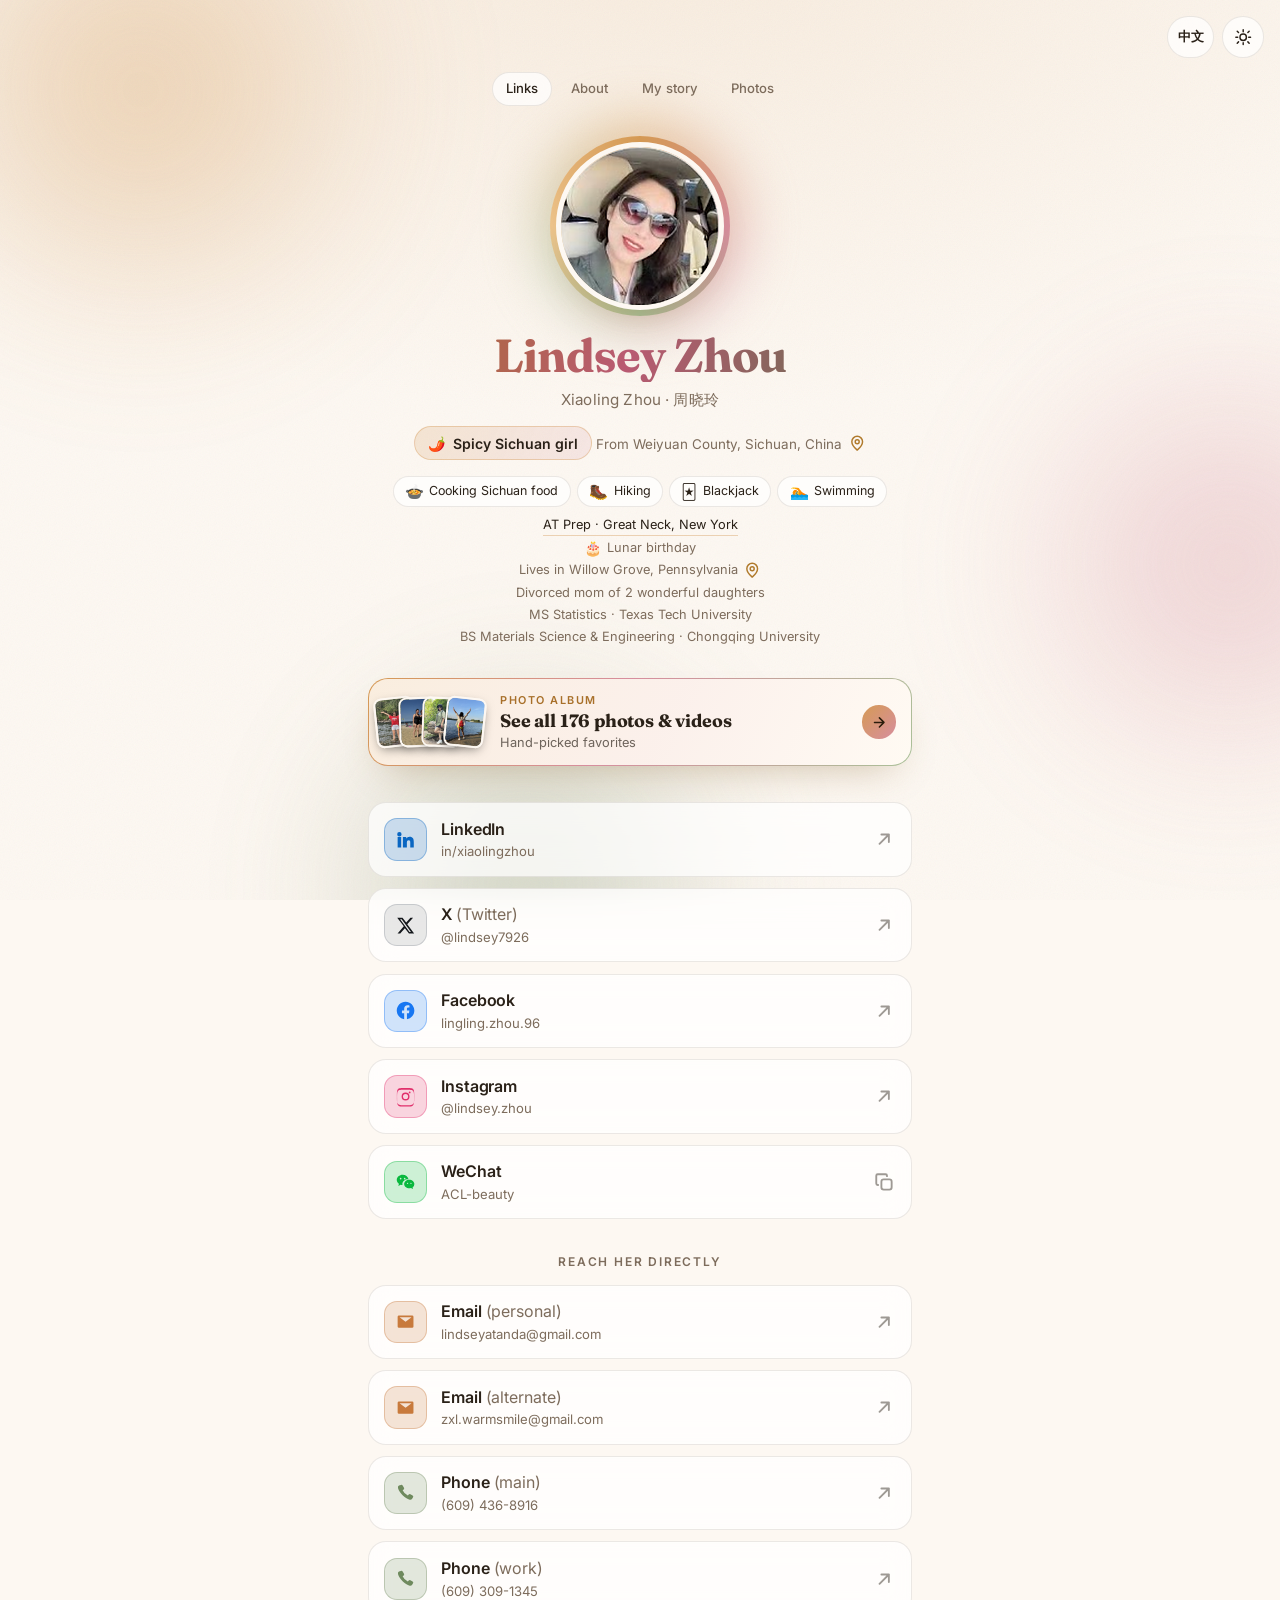
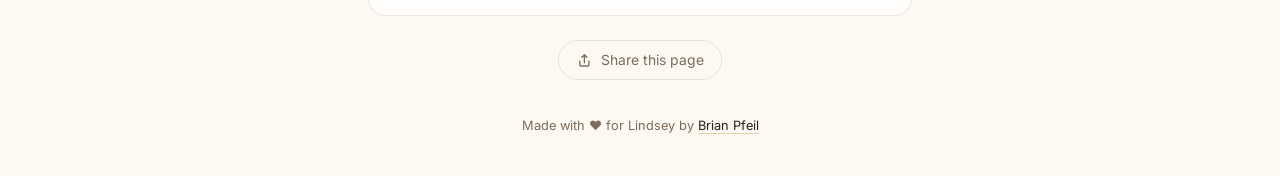
==== commit debf9dca: "Add About and My Story pages Two new pages in the existing look and feel, both bilingual, with a sha" ====
--- a/index.html
+++ b/index.html
@@ -31,7 +31,7 @@
 <link rel="preconnect" href="https://fonts.googleapis.com">
 <link rel="preconnect" href="https://fonts.gstatic.com" crossorigin>
 <link rel="stylesheet" href="https://fonts.googleapis.com/css2?family=Fraunces:opsz,wght@9..144,500;9..144,700&family=Inter:wght@400;500;600&display=swap">
-<link rel="stylesheet" href="styles.css?v=bf1d750a">
+<link rel="stylesheet" href="styles.css?v=858a5b83">
 
 <!-- Google Analytics (GA4) -->
 <script async src="https://www.googletagmanager.com/gtag/js?id=G-SKVHNJ985Y"></script>
@@ -60,6 +60,14 @@
 </button>
 
 <main class="wrap">
+  <nav class="page-nav" aria-label="Site">
+    <a href="index.html" aria-current="page" data-i18n="nav.links">Links</a>
+    <a href="about.html" data-i18n="nav.about">About</a>
+    <a href="story.html" data-i18n="nav.story">My story</a>
+    <a href="gallery.html" data-i18n="nav.photos">Photos</a>
+  </nav>
+
+
   <header class="hero">
     <div class="avatar" style="--d:1">
       <span class="avatar__ring" aria-hidden="true"></span>
@@ -300,7 +308,7 @@
   ]
 }
 </script>
-<script src="i18n.js?v=c6b906de" defer></script>
+<script src="i18n.js?v=c8896082" defer></script>
 <script src="script.js?v=1eaff546" defer></script>
 </body>
 </html>
--- a/styles.css
+++ b/styles.css
@@ -974,3 +974,115 @@
 }
 
 .about__emoji { font-size: .9rem; line-height: 1; }
+
+/* ---------- about / story pages ---------- */
+
+.page {
+  width: min(100% - 2.25rem, 40rem);
+  margin-inline: auto;
+  padding-block: clamp(1.5rem, 5vh, 2.75rem) 3.5rem;
+}
+
+.page-nav {
+  display: flex;
+  flex-wrap: wrap;
+  justify-content: center;
+  gap: .35rem;
+  margin-bottom: 2.25rem;
+}
+
+.page-nav a {
+  padding: .38rem .8rem;
+  border-radius: 999px;
+  font-size: .82rem;
+  font-weight: 500;
+  color: var(--muted);
+  text-decoration: none;
+  border: 1px solid transparent;
+  transition: color .25s var(--ease), background-color .25s var(--ease), border-color .25s var(--ease);
+}
+
+.page-nav a:hover { color: var(--text); background: var(--surface); }
+.page-nav a:focus-visible { outline: 2px solid var(--gold-2); outline-offset: 2px; }
+
+.page-nav a[aria-current="page"] {
+  color: var(--text);
+  background: var(--surface);
+  border-color: var(--stroke);
+}
+
+.page-head { text-align: center; margin-bottom: 2.5rem; }
+
+.page-avatar {
+  width: 5.5rem;
+  height: 5.5rem;
+  border-radius: 50%;
+  object-fit: cover;
+  border: 3px solid var(--bg);
+  box-shadow: var(--shadow);
+  margin-bottom: 1rem;
+}
+
+.page-title {
+  font-family: Fraunces, ui-serif, Georgia, serif;
+  font-weight: 700;
+  font-size: clamp(1.9rem, 6.5vw, 2.6rem);
+  letter-spacing: -.02em;
+  margin: 0;
+  background: linear-gradient(105deg, var(--gold-2), var(--pink-2) 50%, var(--green-2));
+  -webkit-background-clip: text;
+  background-clip: text;
+  color: transparent;
+}
+
+[data-theme="light"] .page-title {
+  background: linear-gradient(105deg, #a8702a, #b95a72 50%, #5a6f49);
+  -webkit-background-clip: text;
+  background-clip: text;
+}
+
+.page-lede { margin: .5rem 0 0; color: var(--muted); font-size: .95rem; }
+
+.prose h2 {
+  font-family: Fraunces, ui-serif, Georgia, serif;
+  font-size: 1.15rem;
+  font-weight: 700;
+  letter-spacing: -.01em;
+  margin: 2rem 0 .5rem;
+  color: var(--gold-2);
+}
+
+[data-theme="light"] .prose h2 { color: #a8702a; }
+
+.prose h2:first-child { margin-top: 0; }
+
+.prose p {
+  margin: 0;
+  font-size: .98rem;
+  line-height: 1.72;
+  color: color-mix(in srgb, var(--text) 88%, transparent);
+}
+
+.page-back {
+  display: inline-flex;
+  align-items: center;
+  gap: .35rem;
+  margin-top: 2.75rem;
+  padding: .42rem .9rem .42rem .6rem;
+  border-radius: 999px;
+  border: 1px solid var(--stroke);
+  background: var(--surface);
+  color: var(--muted);
+  font-size: .82rem;
+  text-decoration: none;
+  transition: color .25s var(--ease), border-color .25s var(--ease);
+}
+
+.page-back svg {
+  width: 1rem; height: 1rem;
+  fill: none; stroke: currentColor;
+  stroke-width: 2; stroke-linecap: round; stroke-linejoin: round;
+}
+
+.page-back:hover { color: var(--text); border-color: var(--stroke-h); }
+.page-back:focus-visible { outline: 2px solid var(--gold-2); outline-offset: 3px; }
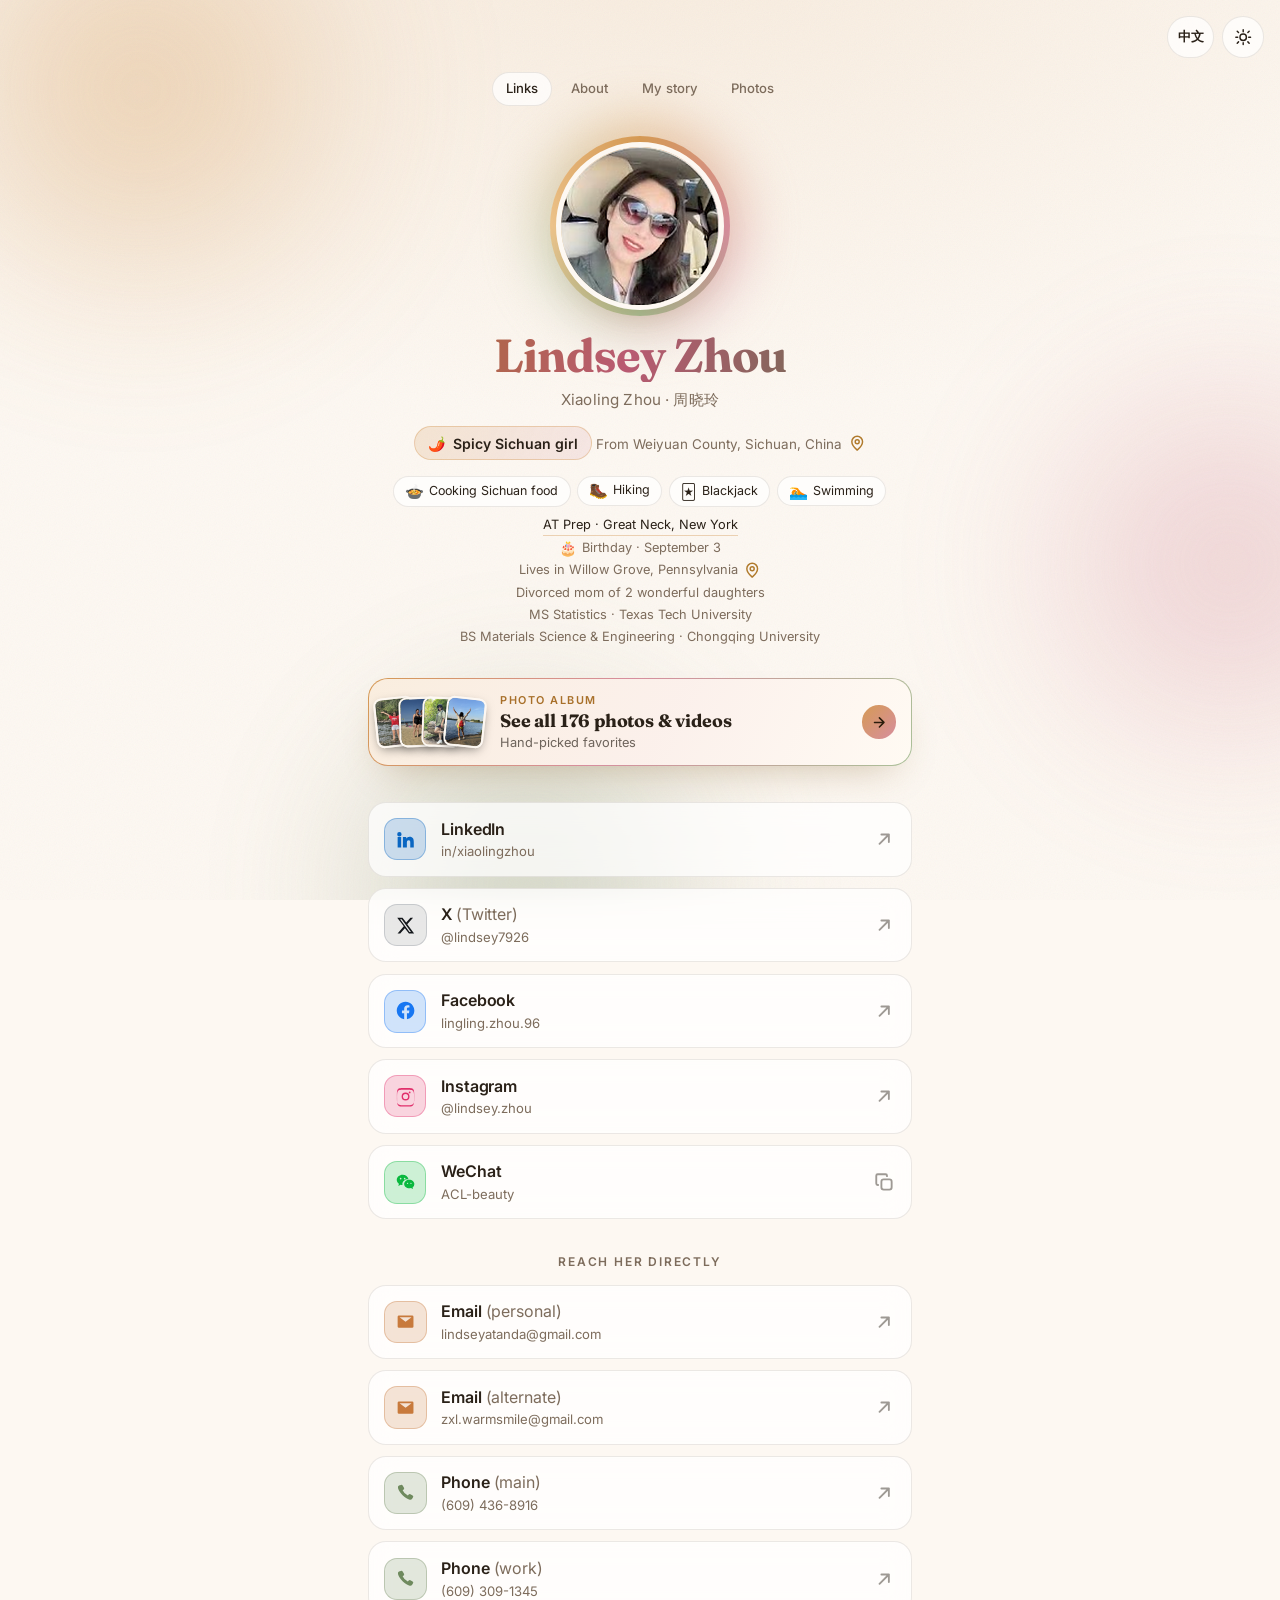
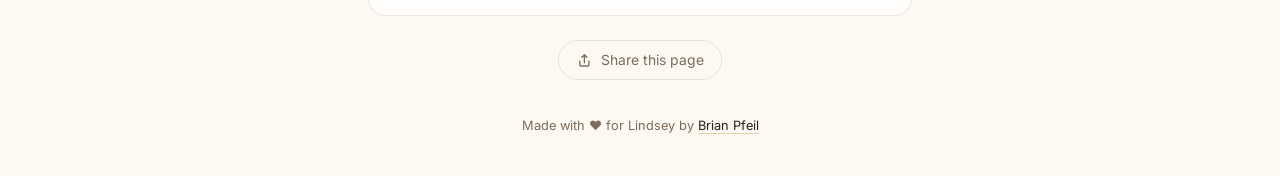
==== commit c915018d: "Add inline links to the About and My Story prose Every place, school, employer and reference now lin" ====
--- a/index.html
+++ b/index.html
@@ -31,7 +31,7 @@
 <link rel="preconnect" href="https://fonts.googleapis.com">
 <link rel="preconnect" href="https://fonts.gstatic.com" crossorigin>
 <link rel="stylesheet" href="https://fonts.googleapis.com/css2?family=Fraunces:opsz,wght@9..144,500;9..144,700&family=Inter:wght@400;500;600&display=swap">
-<link rel="stylesheet" href="styles.css?v=858a5b83">
+<link rel="stylesheet" href="styles.css?v=94e61989">
 
 <!-- Google Analytics (GA4) -->
 <script async src="https://www.googletagmanager.com/gtag/js?id=G-SKVHNJ985Y"></script>
@@ -87,7 +87,7 @@
 
     <ul class="about" style="--d:7">
       <li><a class="about__link" href="https://atprepgn.com/" target="_blank" rel="noopener noreferrer" data-i18n="about.work">AT Prep &middot; Great Neck, New York</a></li>
-      <li><span class="about__emoji" aria-hidden="true">🎂</span><span data-i18n="about.birthday">Lunar birthday</span></li>
+      <li><span class="about__emoji" aria-hidden="true">🎂</span><span data-i18n="about.birthday">Birthday &middot; September 3</span></li>
       <li><span data-i18n="about.lives">Lives in Willow Grove, Pennsylvania</span><a class="origin__pin" href="https://www.google.com/maps/search/?api=1&amp;query=Willow+Grove%2C+Pennsylvania" target="_blank" rel="noopener noreferrer" aria-label="Open Willow Grove, Pennsylvania in Google Maps" data-i18n-aria="about.lives.map"><svg viewBox="0 0 24 24" aria-hidden="true"><path d="M12 21s7-6.2 7-11a7 7 0 1 0-14 0c0 4.8 7 11 7 11Z"/><circle cx="12" cy="10" r="2.6"/></svg></a></li>
       <li data-i18n="about.family">Divorced mom of 2 wonderful daughters</li>
       <li data-i18n="about.ms">MS Statistics &middot; Texas Tech University</li>
@@ -308,7 +308,7 @@
   ]
 }
 </script>
-<script src="i18n.js?v=c8896082" defer></script>
+<script src="i18n.js?v=eb136efd" defer></script>
 <script src="script.js?v=1eaff546" defer></script>
 </body>
 </html>
--- a/styles.css
+++ b/styles.css
@@ -1086,3 +1086,14 @@
 
 .page-back:hover { color: var(--text); border-color: var(--stroke-h); }
 .page-back:focus-visible { outline: 2px solid var(--gold-2); outline-offset: 3px; }
+
+.prose a {
+  color: var(--text);
+  text-decoration: none;
+  border-bottom: 1px solid color-mix(in srgb, var(--gold) 45%, transparent);
+  transition: border-color .25s var(--ease), color .25s var(--ease);
+}
+
+.prose a:hover { color: var(--gold-2); border-bottom-color: var(--gold); }
+[data-theme="light"] .prose a:hover { color: #a8702a; }
+.prose a:focus-visible { outline: 2px solid var(--gold-2); outline-offset: 2px; border-radius: 3px; }
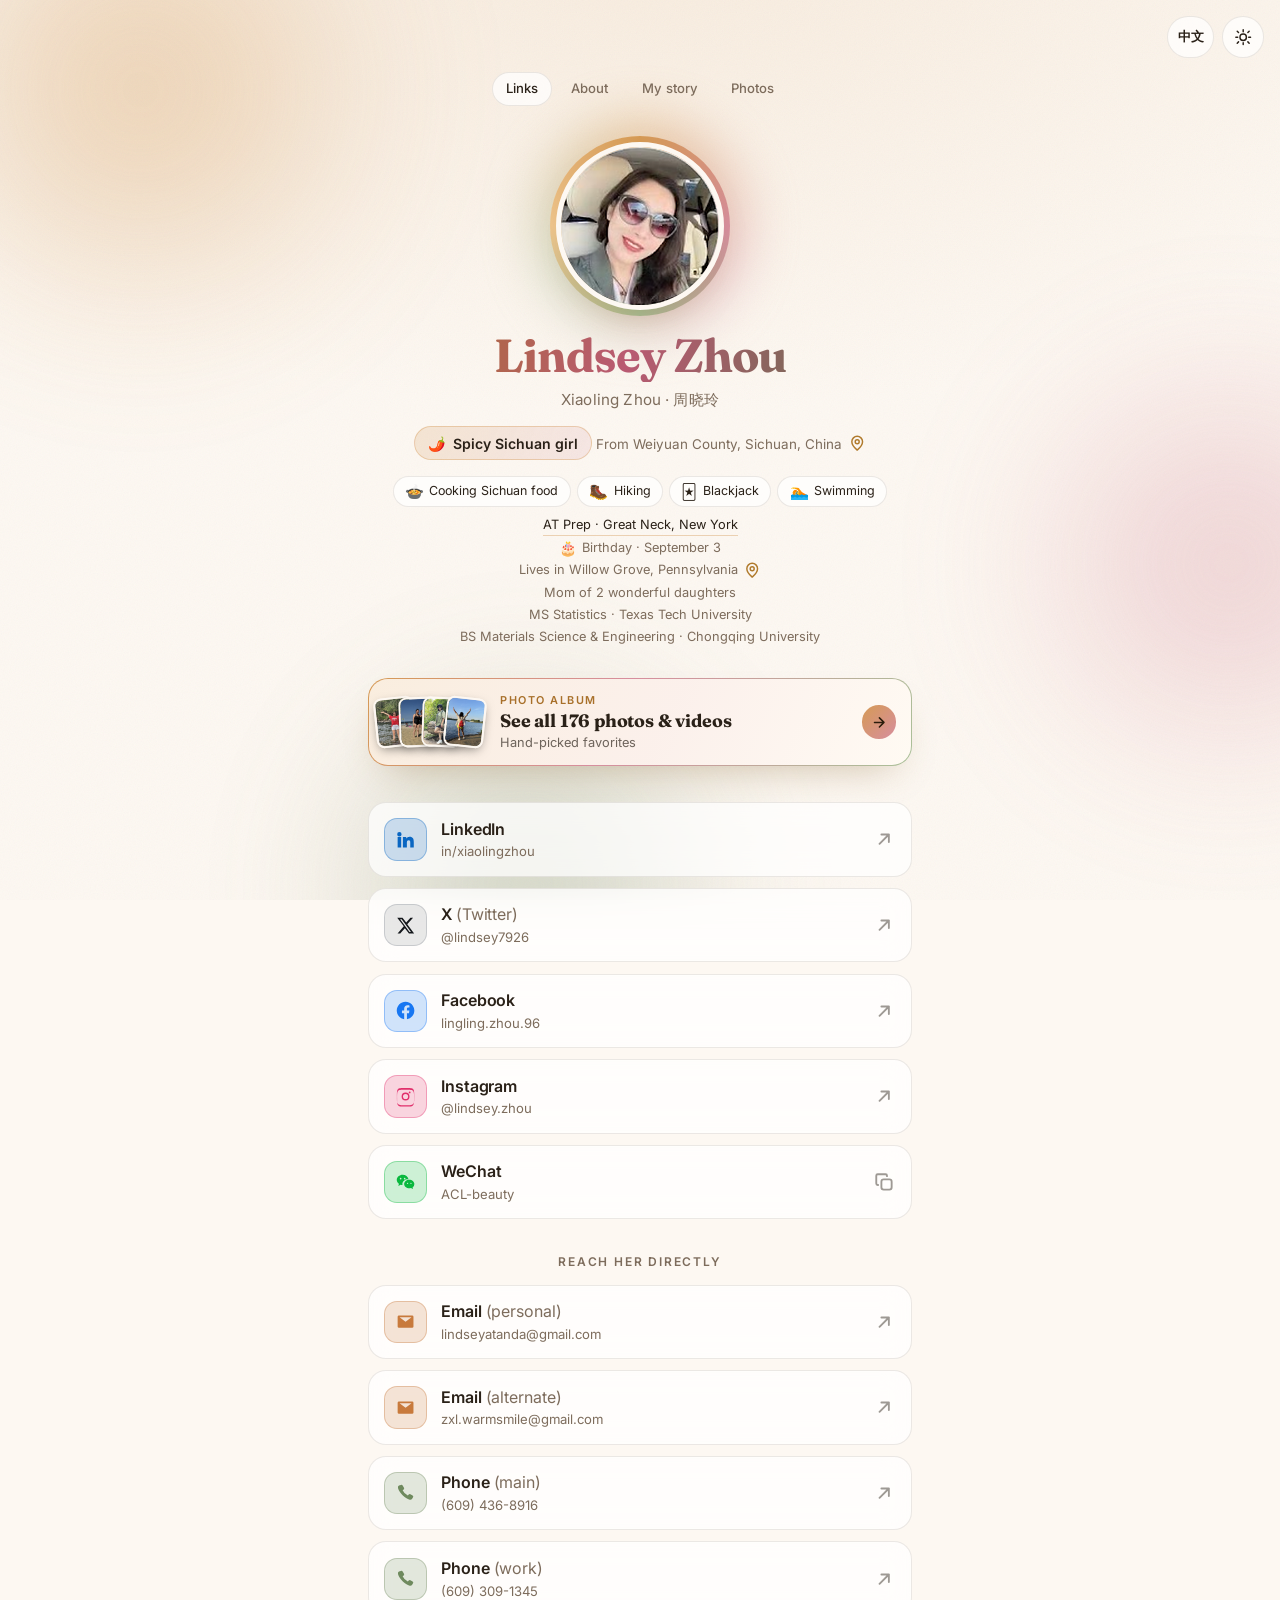
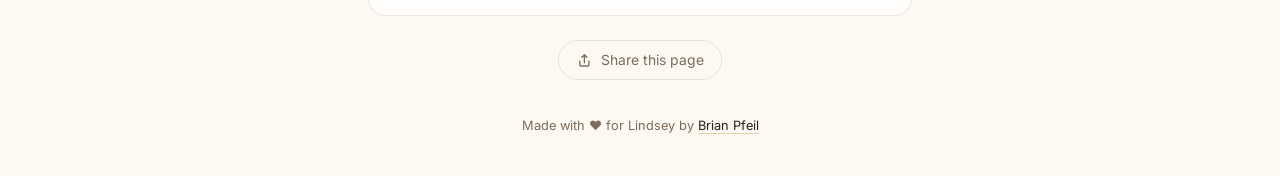
==== commit cc830764: "Drop "Divorced" from the family line Reads "Mom of 2 wonderful daughters" in English and 育有两个可爱的女儿 i" ====
--- a/index.html
+++ b/index.html
@@ -89,7 +89,7 @@
       <li><a class="about__link" href="https://atprepgn.com/" target="_blank" rel="noopener noreferrer" data-i18n="about.work">AT Prep &middot; Great Neck, New York</a></li>
       <li><span class="about__emoji" aria-hidden="true">🎂</span><span data-i18n="about.birthday">Birthday &middot; September 3</span></li>
       <li><span data-i18n="about.lives">Lives in Willow Grove, Pennsylvania</span><a class="origin__pin" href="https://www.google.com/maps/search/?api=1&amp;query=Willow+Grove%2C+Pennsylvania" target="_blank" rel="noopener noreferrer" aria-label="Open Willow Grove, Pennsylvania in Google Maps" data-i18n-aria="about.lives.map"><svg viewBox="0 0 24 24" aria-hidden="true"><path d="M12 21s7-6.2 7-11a7 7 0 1 0-14 0c0 4.8 7 11 7 11Z"/><circle cx="12" cy="10" r="2.6"/></svg></a></li>
-      <li data-i18n="about.family">Divorced mom of 2 wonderful daughters</li>
+      <li data-i18n="about.family">Mom of 2 wonderful daughters</li>
       <li data-i18n="about.ms">MS Statistics &middot; Texas Tech University</li>
       <li data-i18n="about.bs">BS Materials Science &amp; Engineering &middot; Chongqing University</li>
     </ul>
@@ -308,7 +308,7 @@
   ]
 }
 </script>
-<script src="i18n.js?v=eb136efd" defer></script>
+<script src="i18n.js?v=deeef092" defer></script>
 <script src="script.js?v=1eaff546" defer></script>
 </body>
 </html>
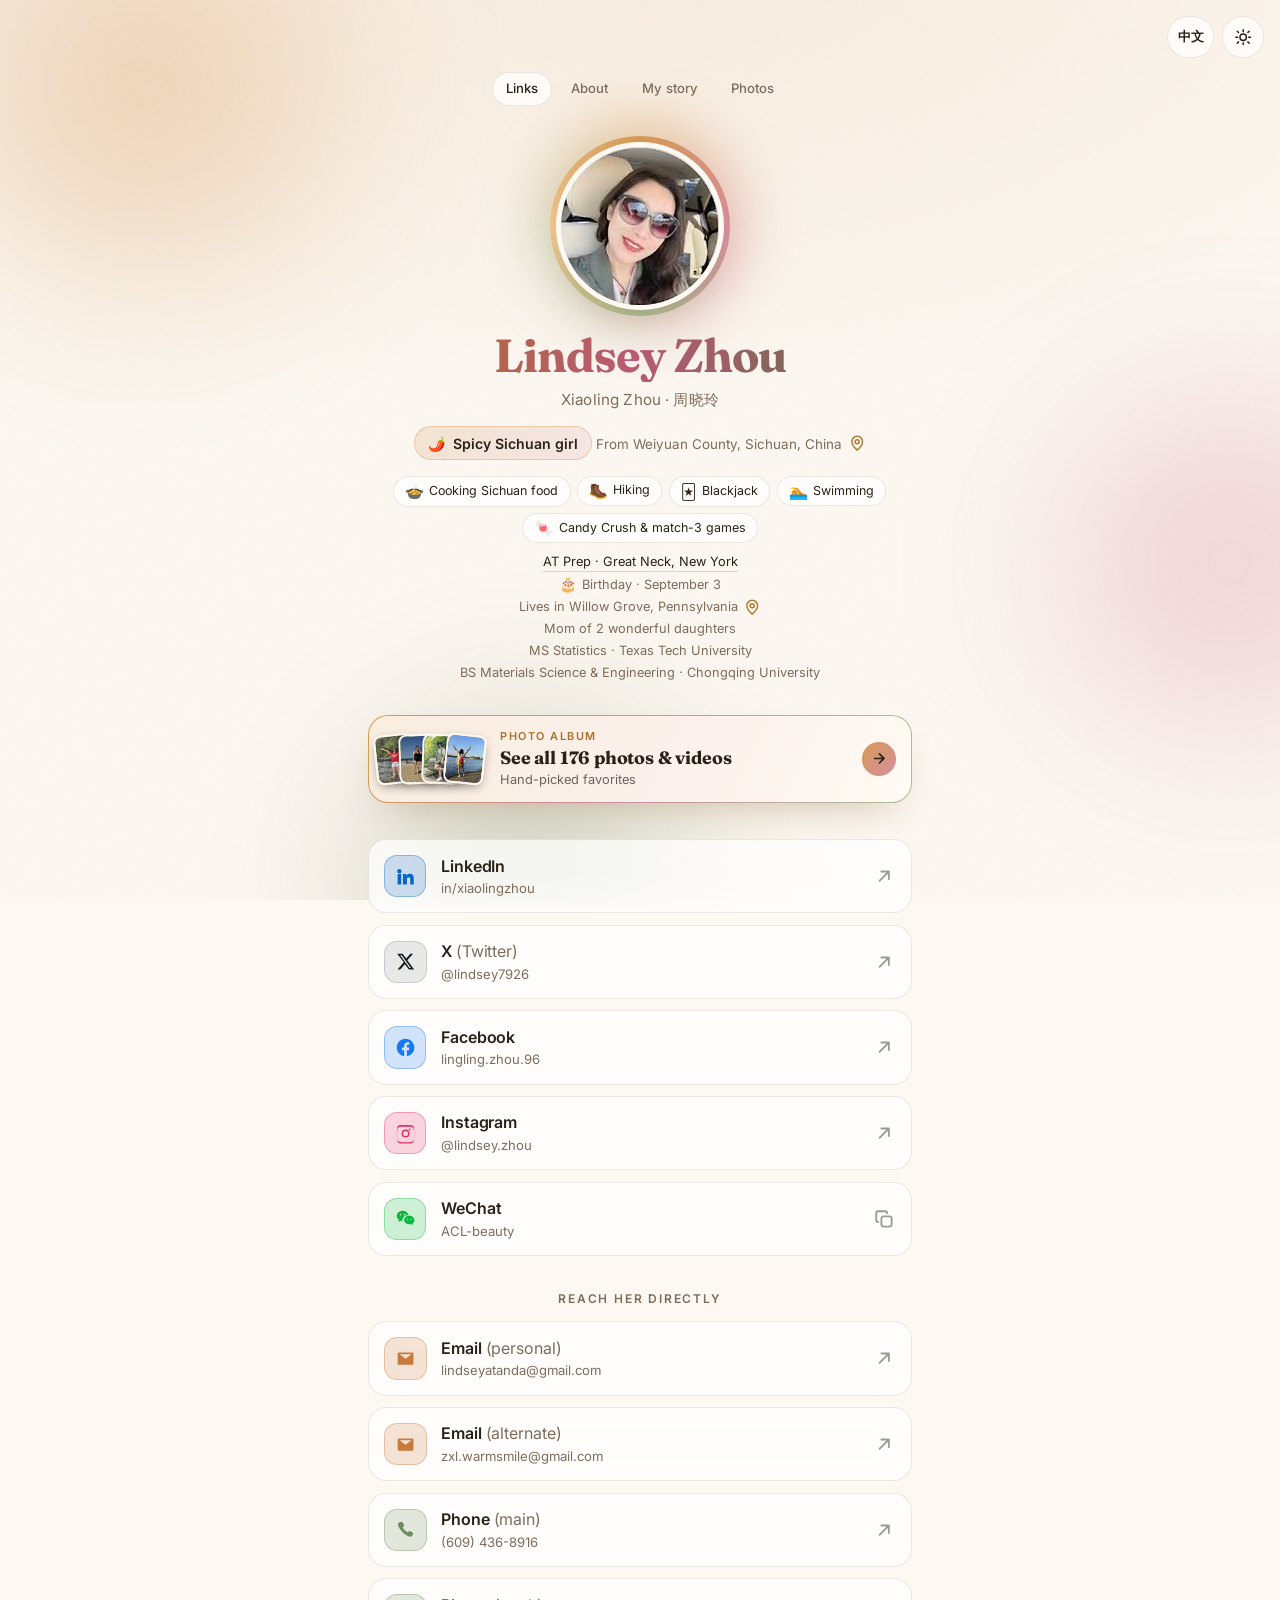
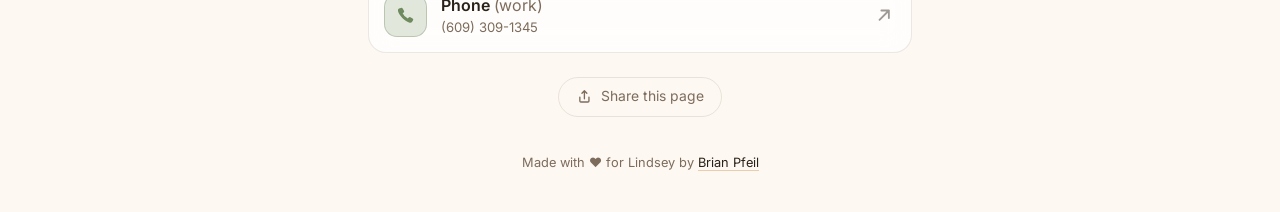
==== commit cab086bb: "Add Candy Crush and match-3 games to her likes New chip alongside cooking, hiking, blackjack and swi" ====
--- a/index.html
+++ b/index.html
@@ -83,6 +83,7 @@
       <li><span class="likes__emoji" aria-hidden="true">🥾</span><span data-i18n="like.hiking">Hiking</span></li>
       <li><span class="likes__emoji" aria-hidden="true">🃏</span><span data-i18n="like.blackjack">Blackjack</span></li>
       <li><span class="likes__emoji" aria-hidden="true">🏊</span><span data-i18n="like.swimming">Swimming</span></li>
+      <li><span class="likes__emoji" aria-hidden="true">🍬</span><span data-i18n="like.candy">Candy Crush &amp; match-3 games</span></li>
     </ul>
 
     <ul class="about" style="--d:7">
@@ -287,7 +288,7 @@
     "@type": "Place",
     "address": {"@type": "PostalAddress", "addressLocality": "Great Neck", "addressRegion": "NY", "addressCountry": "US"}
   },
-  "knowsAbout": ["Sichuan cuisine", "Cooking", "Hiking", "Blackjack", "Swimming"],
+  "knowsAbout": ["Sichuan cuisine", "Cooking", "Hiking", "Blackjack", "Swimming", "Candy Crush", "Match-3 puzzle games"],
   "knowsLanguage": ["zh-Hans", "en"],
   "knows": [
     {
@@ -308,7 +309,7 @@
   ]
 }
 </script>
-<script src="i18n.js?v=deeef092" defer></script>
+<script src="i18n.js?v=71d0bfb5" defer></script>
 <script src="script.js?v=1eaff546" defer></script>
 </body>
 </html>
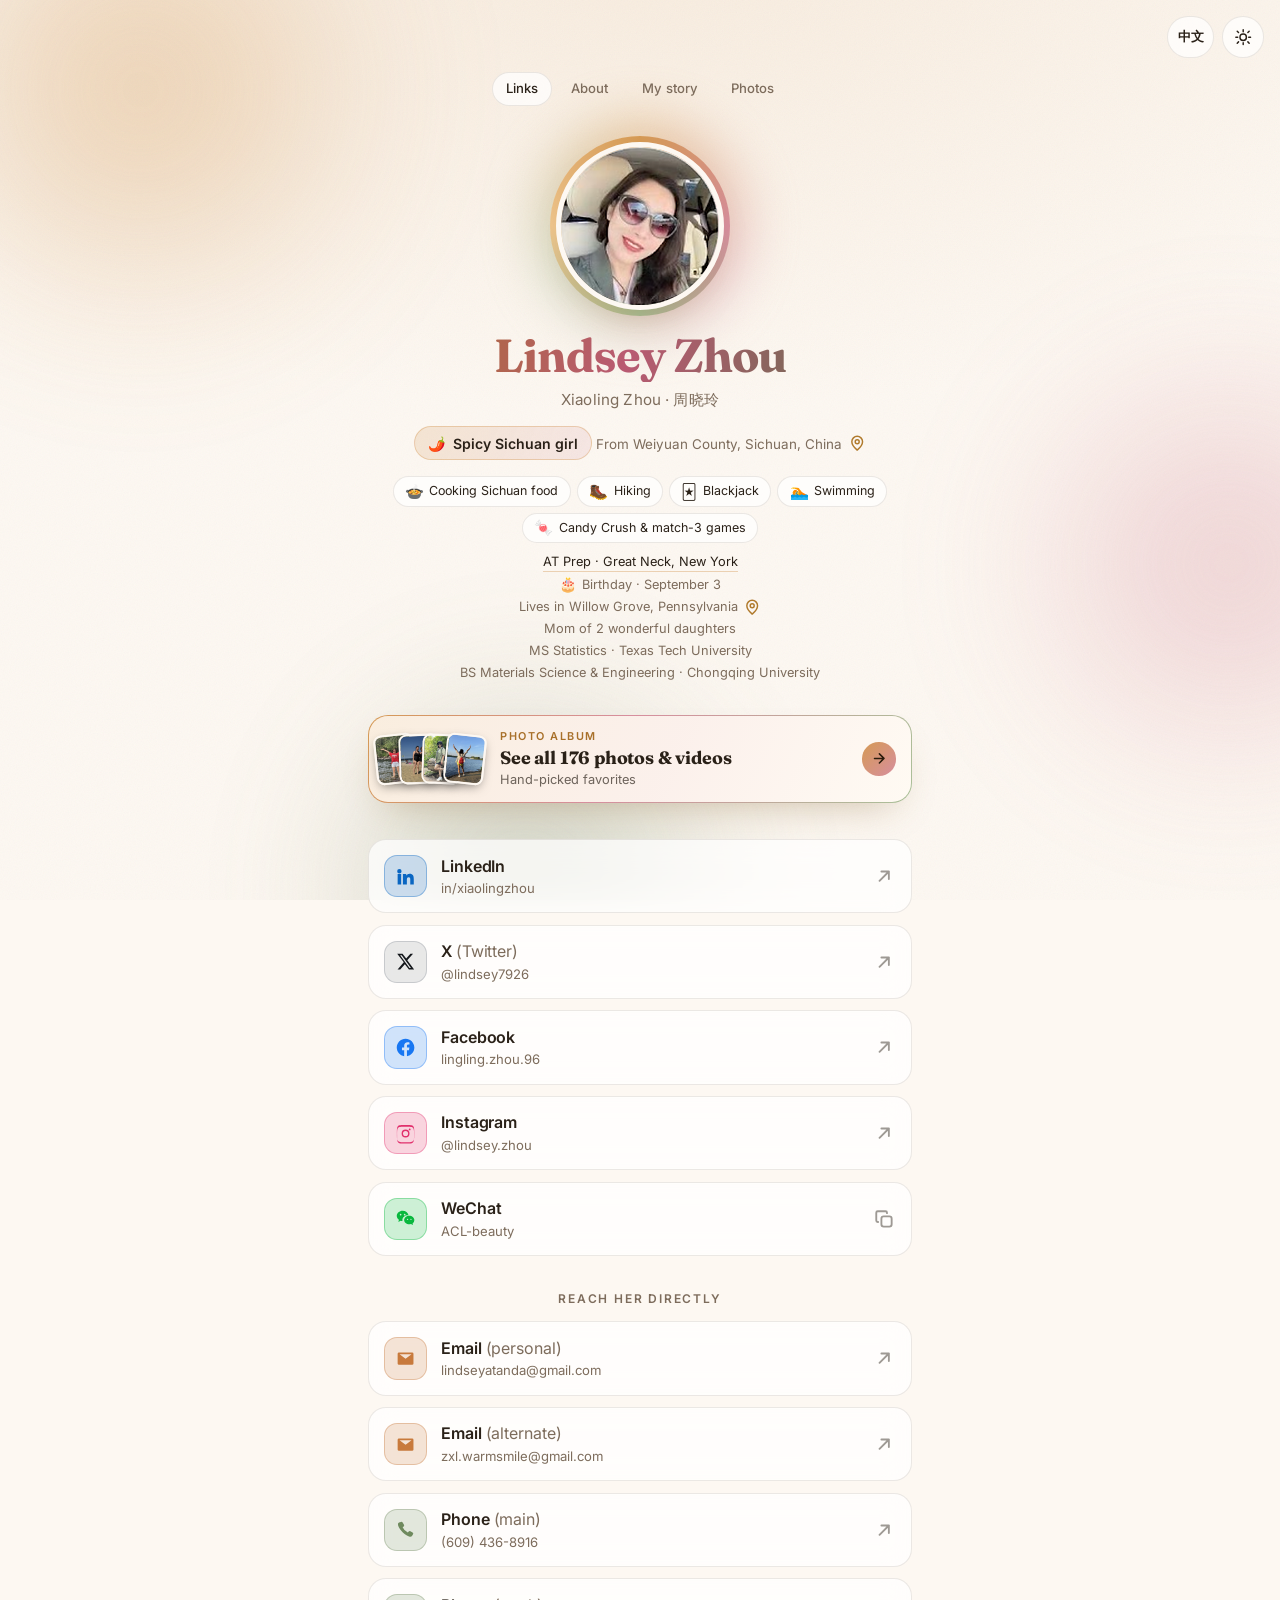
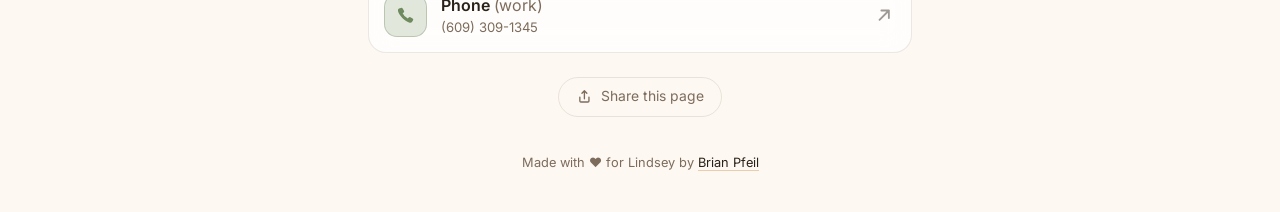
==== commit 109349a5: "Fix social previews, add a 404 page, align the title og:image and twitter:image were relative paths," ====
--- a/index.html
+++ b/index.html
@@ -3,7 +3,7 @@
 <head>
 <meta charset="utf-8">
 <meta name="viewport" content="width=device-width, initial-scale=1, viewport-fit=cover">
-<title>Xiaoling (Lindsey) Zhou — Chengdu, China</title>
+<title>Xiaoling (Lindsey) Zhou — Sichuan, China</title>
 <meta name="description" content="Xiaoling (Lindsey) Zhou from Chengdu, China — 周晓玲. Photos, links and contact details in one place.">
 <meta name="author" content="Brian Pfeil">
 <link rel="me" href="https://brianpfeil.com/about">
@@ -18,13 +18,15 @@
 <meta property="og:site_name" content="Lindsey Zhou">
 <meta property="profile:first_name" content="Xiaoling">
 <meta property="profile:last_name" content="Zhou">
-<meta property="og:title" content="Xiaoling (Lindsey) Zhou — Chengdu, China">
+<meta property="og:title" content="Xiaoling (Lindsey) Zhou — Sichuan, China">
 <meta property="og:description" content="Xiaoling (Lindsey) Zhou from Chengdu, China — 周晓玲. Photos, links and contact details.">
-<meta property="og:image" content="assets/avatar.png">
+<meta property="og:image" content="https://lindseyzhou.com/assets/avatar.png">
+<meta property="og:image:width" content="284">
+<meta property="og:image:height" content="284">
 <meta name="twitter:card" content="summary">
-<meta name="twitter:title" content="Xiaoling (Lindsey) Zhou — Chengdu, China">
+<meta name="twitter:title" content="Xiaoling (Lindsey) Zhou — Sichuan, China">
 <meta name="twitter:description" content="Xiaoling (Lindsey) Zhou from Chengdu, China — 周晓玲. Photos, links and contact details.">
-<meta name="twitter:image" content="assets/avatar.png">
+<meta name="twitter:image" content="https://lindseyzhou.com/assets/avatar.png">
 
 <link rel="icon" href="assets/favicon.svg" type="image/svg+xml">
 <link rel="apple-touch-icon" href="assets/avatar.png">
@@ -309,7 +311,7 @@
   ]
 }
 </script>
-<script src="i18n.js?v=71d0bfb5" defer></script>
+<script src="i18n.js?v=ea0f3142" defer></script>
 <script src="script.js?v=1eaff546" defer></script>
 </body>
 </html>
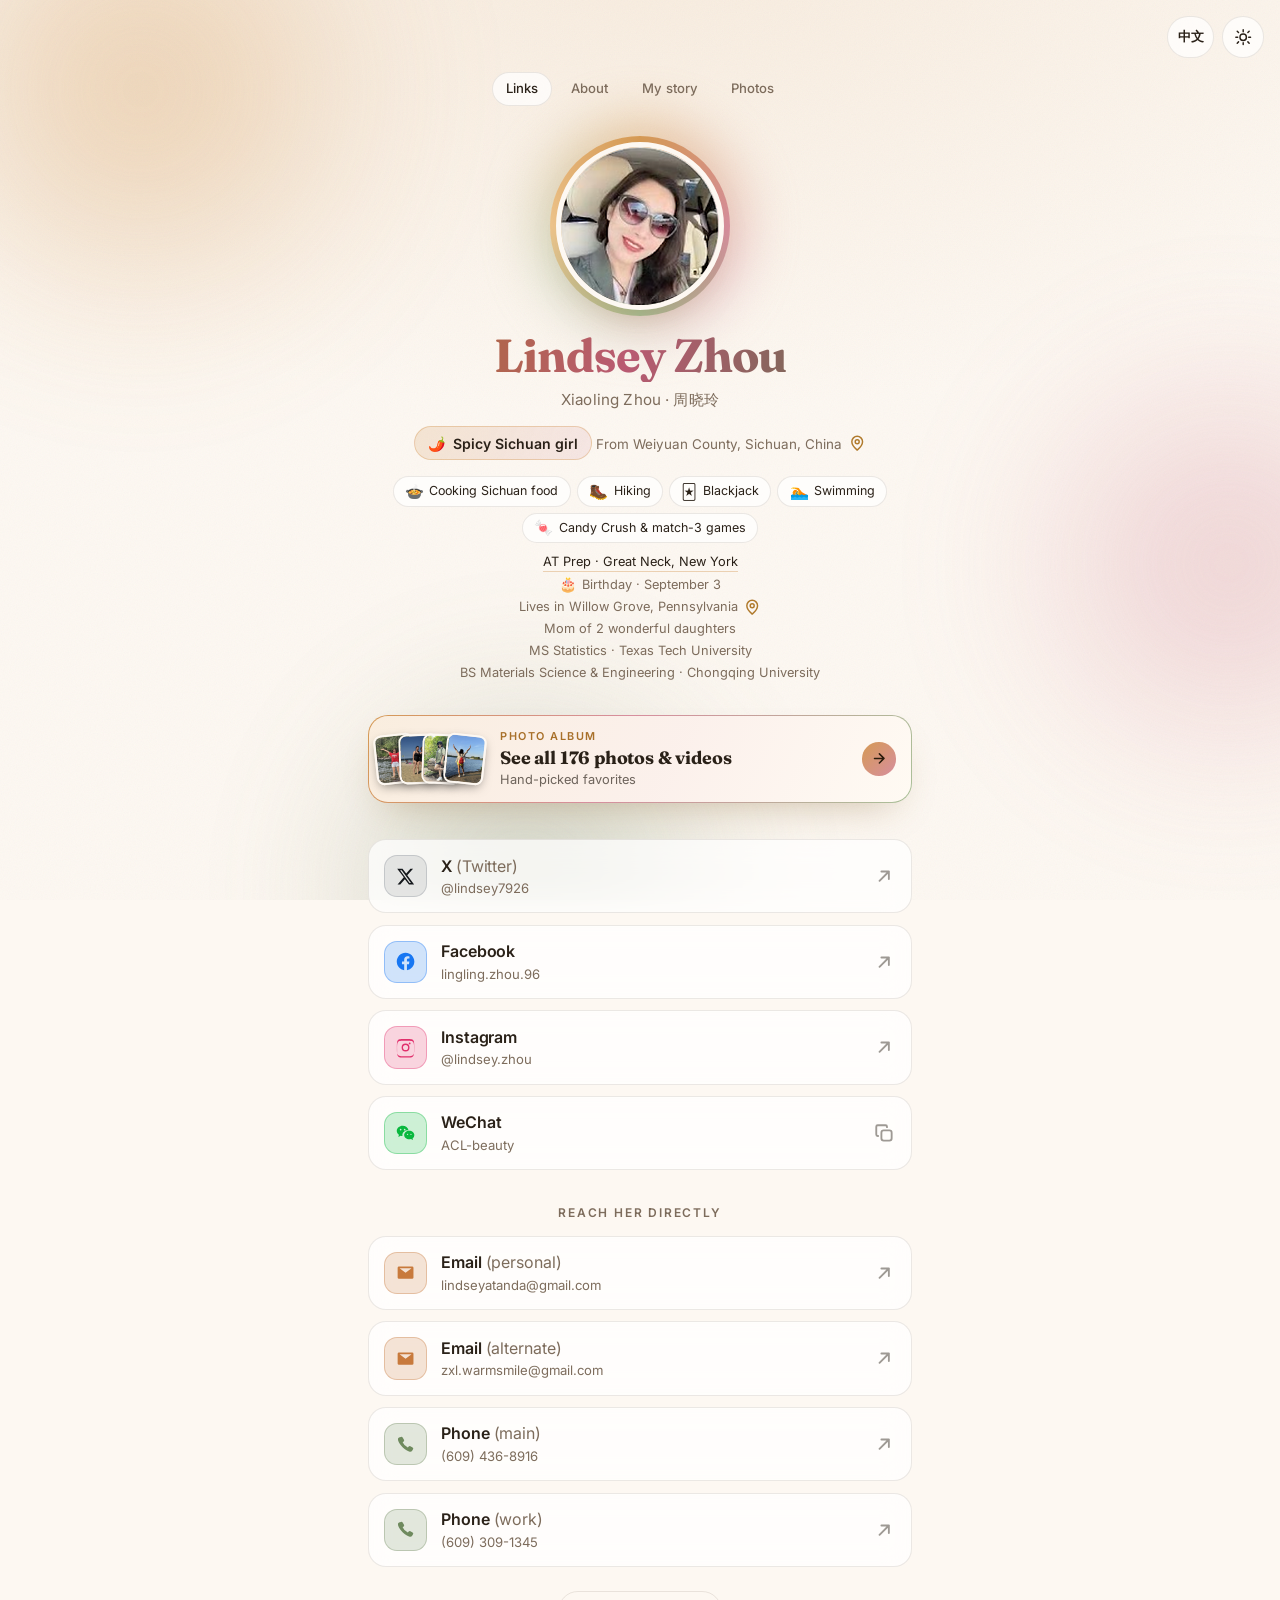
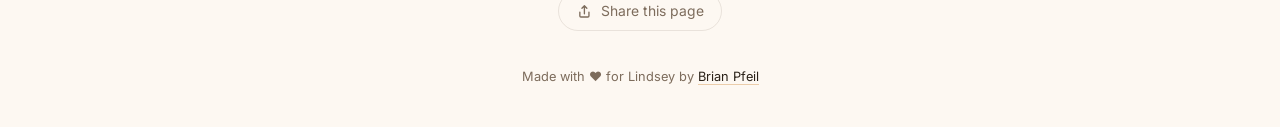
==== commit 63bbf37b: "Remove the dead LinkedIn card and speed up the lightbox LinkedIn's in/xiaolingzhou has returned "Thi" ====
--- a/index.html
+++ b/index.html
@@ -33,7 +33,7 @@
 <link rel="preconnect" href="https://fonts.googleapis.com">
 <link rel="preconnect" href="https://fonts.gstatic.com" crossorigin>
 <link rel="stylesheet" href="https://fonts.googleapis.com/css2?family=Fraunces:opsz,wght@9..144,500;9..144,700&family=Inter:wght@400;500;600&display=swap">
-<link rel="stylesheet" href="styles.css?v=94e61989">
+<link rel="stylesheet" href="styles.css?v=3aa673a8">
 
 <!-- Google Analytics (GA4) -->
 <script async src="https://www.googletagmanager.com/gtag/js?id=G-SKVHNJ985Y"></script>
@@ -118,59 +118,46 @@
   </a>
 
   <nav class="links" aria-label="Lindsey's links">
-    <a class="link" style="--d:9" href="https://www.linkedin.com/in/xiaolingzhou" target="_blank" rel="noopener noreferrer" data-brand="linkedin">
+    <a class="link" style="--d:9" href="https://x.com/lindsey7926" target="_blank" rel="noopener noreferrer" data-brand="x">
       <span class="link__icon">
-        <svg viewBox="0 0 24 24" aria-hidden="true"><path d="M4.98 3.5a2.5 2.5 0 1 1 0 5 2.5 2.5 0 0 1 0-5ZM3 9h4v12H3zM9 9h3.8v1.7h.05a4.2 4.2 0 0 1 3.75-2c4 0 4.75 2.6 4.75 6V21h-4v-5.3c0-1.3 0-2.9-1.8-2.9s-2.05 1.4-2.05 2.8V21H9Z"/></svg>
-      </span>
-      <span class="link__body">
-        <span class="link__title" data-i18n="link.linkedin">LinkedIn</span>
-        <span class="link__sub">in/xiaolingzhou</span>
+        <svg viewBox="0 0 24 24" aria-hidden="true"><path d="M17.53 3h3.02l-6.6 7.54L21.75 21h-5.9l-4.62-6.04L5.94 21H2.92l7.06-8.07L2.5 3h6.05l4.18 5.52ZM16.47 19.2h1.67L7.6 4.7H5.81Z"/></svg>
+      </span>
+      <span class="link__body">
+        <span class="link__title"><span data-i18n="link.x">X</span> <span class="link__title-dim" data-i18n="link.x.dim">(Twitter)</span></span>
+        <span class="link__sub">@lindsey7926</span>
       </span>
       <span class="link__go" aria-hidden="true">
         <svg viewBox="0 0 24 24"><path d="M7 17 17 7M9 7h8v8"/></svg>
       </span>
     </a>
 
-    <a class="link" style="--d:10" href="https://x.com/lindsey7926" target="_blank" rel="noopener noreferrer" data-brand="x">
+    <a class="link" style="--d:10" href="https://www.facebook.com/lingling.zhou.96" target="_blank" rel="noopener noreferrer" data-brand="facebook">
       <span class="link__icon">
-        <svg viewBox="0 0 24 24" aria-hidden="true"><path d="M17.53 3h3.02l-6.6 7.54L21.75 21h-5.9l-4.62-6.04L5.94 21H2.92l7.06-8.07L2.5 3h6.05l4.18 5.52ZM16.47 19.2h1.67L7.6 4.7H5.81Z"/></svg>
-      </span>
-      <span class="link__body">
-        <span class="link__title"><span data-i18n="link.x">X</span> <span class="link__title-dim" data-i18n="link.x.dim">(Twitter)</span></span>
-        <span class="link__sub">@lindsey7926</span>
+        <svg viewBox="0 0 24 24" aria-hidden="true"><path d="M22 12.06C22 6.5 17.52 2 12 2S2 6.5 2 12.06c0 5.02 3.66 9.18 8.44 9.94v-7.03H7.9v-2.9h2.54V9.85c0-2.52 1.5-3.91 3.77-3.91 1.09 0 2.24.2 2.24.2v2.46h-1.26c-1.24 0-1.63.78-1.63 1.57v1.89h2.78l-.45 2.9h-2.33V22c4.78-.76 8.44-4.92 8.44-9.94Z"/></svg>
+      </span>
+      <span class="link__body">
+        <span class="link__title" data-i18n="link.facebook">Facebook</span>
+        <span class="link__sub">lingling.zhou.96</span>
       </span>
       <span class="link__go" aria-hidden="true">
         <svg viewBox="0 0 24 24"><path d="M7 17 17 7M9 7h8v8"/></svg>
       </span>
     </a>
 
-    <a class="link" style="--d:11" href="https://www.facebook.com/lingling.zhou.96" target="_blank" rel="noopener noreferrer" data-brand="facebook">
+    <a class="link" style="--d:11" href="https://www.instagram.com/lindsey.zhou" target="_blank" rel="noopener noreferrer" data-brand="instagram">
       <span class="link__icon">
-        <svg viewBox="0 0 24 24" aria-hidden="true"><path d="M22 12.06C22 6.5 17.52 2 12 2S2 6.5 2 12.06c0 5.02 3.66 9.18 8.44 9.94v-7.03H7.9v-2.9h2.54V9.85c0-2.52 1.5-3.91 3.77-3.91 1.09 0 2.24.2 2.24.2v2.46h-1.26c-1.24 0-1.63.78-1.63 1.57v1.89h2.78l-.45 2.9h-2.33V22c4.78-.76 8.44-4.92 8.44-9.94Z"/></svg>
-      </span>
-      <span class="link__body">
-        <span class="link__title" data-i18n="link.facebook">Facebook</span>
-        <span class="link__sub">lingling.zhou.96</span>
+        <svg viewBox="0 0 24 24" aria-hidden="true"><path d="M12 2.16c3.2 0 3.58.01 4.85.07 1.17.05 1.8.25 2.23.41.56.22.96.48 1.38.9.42.42.68.82.9 1.38.16.42.36 1.06.41 2.23.06 1.27.07 1.65.07 4.85s-.01 3.58-.07 4.85c-.05 1.17-.25 1.8-.41 2.23-.22.56-.48.96-.9 1.38-.42.42-.82.68-1.38.9-.42.16-1.06.36-2.23.41-1.27.06-1.65.07-4.85.07s-3.58-.01-4.85-.07c-1.17-.05-1.8-.25-2.23-.41a3.8 3.8 0 0 1-1.38-.9 3.8 3.8 0 0 1-.9-1.38c-.16-.42-.36-1.06-.41-2.23C2.17 15.58 2.16 15.2 2.16 12s.01-3.58.07-4.85c.05-1.17.25-1.8.41-2.23.22-.56.48-.96.9-1.38.42-.42.82-.68 1.38-.9.42-.16 1.06-.36 2.23-.41C8.42 2.17 8.8 2.16 12 2.16Zm0 1.98c-3.14 0-3.51.01-4.75.07-1.15.05-1.77.24-2.18.4-.55.22-.94.47-1.35.88-.41.41-.66.8-.88 1.35-.16.41-.35 1.03-.4 2.18-.06 1.24-.07 1.61-.07 4.75s.01 3.51.07 4.75c.05 1.15.24 1.77.4 2.18.22.55.47.94.88 1.35.41.41.8.66 1.35.88.41.16 1.03.35 2.18.4 1.24.06 1.61.07 4.75.07s3.51-.01 4.75-.07c1.15-.05 1.77-.24 2.18-.4.55-.22.94-.47 1.35-.88.41-.41.66-.8.88-1.35.16-.41.35-1.03.4-2.18.06-1.24.07-1.61.07-4.75s-.01-3.51-.07-4.75c-.05-1.15-.24-1.77-.4-2.18a3.6 3.6 0 0 0-.88-1.35 3.6 3.6 0 0 0-1.35-.88c-.41-.16-1.03-.35-2.18-.4-1.24-.06-1.61-.07-4.75-.07Zm0 3.37a4.49 4.49 0 1 1 0 8.98 4.49 4.49 0 0 1 0-8.98Zm0 7.4a2.91 2.91 0 1 0 0-5.82 2.91 2.91 0 0 0 0 5.82Zm5.72-7.6a1.05 1.05 0 1 1-2.1 0 1.05 1.05 0 0 1 2.1 0Z"/></svg>
+      </span>
+      <span class="link__body">
+        <span class="link__title" data-i18n="link.instagram">Instagram</span>
+        <span class="link__sub">@lindsey.zhou</span>
       </span>
       <span class="link__go" aria-hidden="true">
         <svg viewBox="0 0 24 24"><path d="M7 17 17 7M9 7h8v8"/></svg>
       </span>
     </a>
 
-    <a class="link" style="--d:12" href="https://www.instagram.com/lindsey.zhou" target="_blank" rel="noopener noreferrer" data-brand="instagram">
-      <span class="link__icon">
-        <svg viewBox="0 0 24 24" aria-hidden="true"><path d="M12 2.16c3.2 0 3.58.01 4.85.07 1.17.05 1.8.25 2.23.41.56.22.96.48 1.38.9.42.42.68.82.9 1.38.16.42.36 1.06.41 2.23.06 1.27.07 1.65.07 4.85s-.01 3.58-.07 4.85c-.05 1.17-.25 1.8-.41 2.23-.22.56-.48.96-.9 1.38-.42.42-.82.68-1.38.9-.42.16-1.06.36-2.23.41-1.27.06-1.65.07-4.85.07s-3.58-.01-4.85-.07c-1.17-.05-1.8-.25-2.23-.41a3.8 3.8 0 0 1-1.38-.9 3.8 3.8 0 0 1-.9-1.38c-.16-.42-.36-1.06-.41-2.23C2.17 15.58 2.16 15.2 2.16 12s.01-3.58.07-4.85c.05-1.17.25-1.8.41-2.23.22-.56.48-.96.9-1.38.42-.42.82-.68 1.38-.9.42-.16 1.06-.36 2.23-.41C8.42 2.17 8.8 2.16 12 2.16Zm0 1.98c-3.14 0-3.51.01-4.75.07-1.15.05-1.77.24-2.18.4-.55.22-.94.47-1.35.88-.41.41-.66.8-.88 1.35-.16.41-.35 1.03-.4 2.18-.06 1.24-.07 1.61-.07 4.75s.01 3.51.07 4.75c.05 1.15.24 1.77.4 2.18.22.55.47.94.88 1.35.41.41.8.66 1.35.88.41.16 1.03.35 2.18.4 1.24.06 1.61.07 4.75.07s3.51-.01 4.75-.07c1.15-.05 1.77-.24 2.18-.4.55-.22.94-.47 1.35-.88.41-.41.66-.8.88-1.35.16-.41.35-1.03.4-2.18.06-1.24.07-1.61.07-4.75s-.01-3.51-.07-4.75c-.05-1.15-.24-1.77-.4-2.18a3.6 3.6 0 0 0-.88-1.35 3.6 3.6 0 0 0-1.35-.88c-.41-.16-1.03-.35-2.18-.4-1.24-.06-1.61-.07-4.75-.07Zm0 3.37a4.49 4.49 0 1 1 0 8.98 4.49 4.49 0 0 1 0-8.98Zm0 7.4a2.91 2.91 0 1 0 0-5.82 2.91 2.91 0 0 0 0 5.82Zm5.72-7.6a1.05 1.05 0 1 1-2.1 0 1.05 1.05 0 0 1 2.1 0Z"/></svg>
-      </span>
-      <span class="link__body">
-        <span class="link__title" data-i18n="link.instagram">Instagram</span>
-        <span class="link__sub">@lindsey.zhou</span>
-      </span>
-      <span class="link__go" aria-hidden="true">
-        <svg viewBox="0 0 24 24"><path d="M7 17 17 7M9 7h8v8"/></svg>
-      </span>
-    </a>
-
-    <button class="link link--copy" style="--d:13" type="button" data-brand="wechat" data-copy="ACL-beauty" aria-label="Copy WeChat ID ACL-beauty" data-i18n-aria="link.wechat.aria">
+    <button class="link link--copy" style="--d:12" type="button" data-brand="wechat" data-copy="ACL-beauty" aria-label="Copy WeChat ID ACL-beauty" data-i18n-aria="link.wechat.aria">
       <span class="link__icon">
         <svg viewBox="0 0 24 24" aria-hidden="true"><path d="M8.7 3C4.99 3 2 5.62 2 8.85c0 1.83.96 3.46 2.48 4.55L3.8 15.9l2.63-1.34c.66.2 1.36.32 2.09.34a5.6 5.6 0 0 1-.14-1.23c0-3.02 2.9-5.44 6.48-5.44l.5.02C14.83 5.24 12.06 3 8.7 3Zm-2.3 3.6a.94.94 0 1 1 0 1.88.94.94 0 0 1 0-1.88Zm4.6 0a.94.94 0 1 1 0 1.88.94.94 0 0 1 0-1.88Z"/><path d="M22 13.6c0-2.7-2.6-4.9-5.8-4.9s-5.8 2.2-5.8 4.9 2.6 4.9 5.8 4.9c.67 0 1.3-.1 1.9-.28L20.5 19.4l-.53-1.77A4.76 4.76 0 0 0 22 13.6Zm-7.75-1.5a.78.78 0 1 1 0 1.56.78.78 0 0 1 0-1.56Zm3.9 0a.78.78 0 1 1 0 1.56.78.78 0 0 1 0-1.56Z"/></svg>
       </span>
@@ -188,7 +175,7 @@
 
   <h2 class="section-label" data-i18n="contact.heading">Reach her directly</h2>
   <nav class="links links--contact" aria-label="Contact details">
-    <a class="link" style="--d:14" href="mailto:lindseyatanda@gmail.com" data-brand="mail">
+    <a class="link" style="--d:13" href="mailto:lindseyatanda@gmail.com" data-brand="mail">
       <span class="link__icon"><svg viewBox="0 0 24 24" aria-hidden="true"><path d="M3 6.5A1.5 1.5 0 0 1 4.5 5h15A1.5 1.5 0 0 1 21 6.5v11a1.5 1.5 0 0 1-1.5 1.5h-15A1.5 1.5 0 0 1 3 17.5Zm2.2.5 6.8 5.1L18.8 7Z"/></svg></span>
       <span class="link__body">
         <span class="link__title"><span data-i18n="contact.email">Email</span> <span class="link__title-dim" data-i18n="contact.personal">(personal)</span></span>
@@ -196,7 +183,7 @@
       </span>
       <span class="link__go" aria-hidden="true"><svg viewBox="0 0 24 24"><path d="M7 17 17 7M9 7h8v8"/></svg></span>
     </a>
-    <a class="link" style="--d:15" href="mailto:zxl.warmsmile@gmail.com" data-brand="mail">
+    <a class="link" style="--d:14" href="mailto:zxl.warmsmile@gmail.com" data-brand="mail">
       <span class="link__icon"><svg viewBox="0 0 24 24" aria-hidden="true"><path d="M3 6.5A1.5 1.5 0 0 1 4.5 5h15A1.5 1.5 0 0 1 21 6.5v11a1.5 1.5 0 0 1-1.5 1.5h-15A1.5 1.5 0 0 1 3 17.5Zm2.2.5 6.8 5.1L18.8 7Z"/></svg></span>
       <span class="link__body">
         <span class="link__title"><span data-i18n="contact.email">Email</span> <span class="link__title-dim" data-i18n="contact.alternate">(alternate)</span></span>
@@ -204,7 +191,7 @@
       </span>
       <span class="link__go" aria-hidden="true"><svg viewBox="0 0 24 24"><path d="M7 17 17 7M9 7h8v8"/></svg></span>
     </a>
-    <a class="link" style="--d:16" href="tel:+16094368916" data-brand="phone">
+    <a class="link" style="--d:15" href="tel:+16094368916" data-brand="phone">
       <span class="link__icon"><svg viewBox="0 0 24 24" aria-hidden="true"><path d="M6.6 3.5a1.5 1.5 0 0 1 2.1.5l1.5 2.5a1.5 1.5 0 0 1-.3 1.9l-1.2 1a11 11 0 0 0 5.9 5.9l1-1.2a1.5 1.5 0 0 1 1.9-.3l2.5 1.5a1.5 1.5 0 0 1 .5 2.1l-1 1.6a2.5 2.5 0 0 1-2.8 1.1C11.4 19 5 12.6 3.4 6.9A2.5 2.5 0 0 1 4.5 4.1Z"/></svg></span>
       <span class="link__body">
         <span class="link__title"><span data-i18n="contact.phone">Phone</span> <span class="link__title-dim" data-i18n="contact.main">(main)</span></span>
@@ -212,7 +199,7 @@
       </span>
       <span class="link__go" aria-hidden="true"><svg viewBox="0 0 24 24"><path d="M7 17 17 7M9 7h8v8"/></svg></span>
     </a>
-    <a class="link" style="--d:17" href="tel:+16093091345" data-brand="phone">
+    <a class="link" style="--d:16" href="tel:+16093091345" data-brand="phone">
       <span class="link__icon"><svg viewBox="0 0 24 24" aria-hidden="true"><path d="M6.6 3.5a1.5 1.5 0 0 1 2.1.5l1.5 2.5a1.5 1.5 0 0 1-.3 1.9l-1.2 1a11 11 0 0 0 5.9 5.9l1-1.2a1.5 1.5 0 0 1 1.9-.3l2.5 1.5a1.5 1.5 0 0 1 .5 2.1l-1 1.6a2.5 2.5 0 0 1-2.8 1.1C11.4 19 5 12.6 3.4 6.9A2.5 2.5 0 0 1 4.5 4.1Z"/></svg></span>
       <span class="link__body">
         <span class="link__title"><span data-i18n="contact.phone">Phone</span> <span class="link__title-dim" data-i18n="contact.work">(work)</span></span>
@@ -222,14 +209,14 @@
     </a>
   </nav>
 
-  <div class="actions" style="--d:18">
+  <div class="actions" style="--d:17">
     <button id="share" class="ghost-btn" type="button">
       <svg viewBox="0 0 24 24" aria-hidden="true"><path d="M12 15.5V4M8.5 7.5 12 4l3.5 3.5"/><path d="M5.5 13v5.5A1.5 1.5 0 0 0 7 20h10a1.5 1.5 0 0 0 1.5-1.5V13"/></svg>
       <span id="share-label" data-i18n="share">Share this page</span>
     </button>
   </div>
 
-  <footer class="foot" style="--d:19">
+  <footer class="foot" style="--d:18">
     <p>
       <span data-i18n="footer">Made with ♥ for Lindsey</span>
       <span data-i18n="footer.by">by</span>
@@ -304,7 +291,6 @@
   "email": ["mailto:lindseyatanda@gmail.com", "mailto:zxl.warmsmile@gmail.com"],
   "telephone": ["+1-609-436-8916", "+1-609-309-1345"],
   "sameAs": [
-    "https://www.linkedin.com/in/xiaolingzhou",
     "https://x.com/lindsey7926",
     "https://www.instagram.com/lindsey.zhou",
     "https://www.facebook.com/lingling.zhou.96"
--- a/styles.css
+++ b/styles.css
@@ -1097,3 +1097,13 @@
 .prose a:hover { color: var(--gold-2); border-bottom-color: var(--gold); }
 [data-theme="light"] .prose a:hover { color: #a8702a; }
 .prose a:focus-visible { outline: 2px solid var(--gold-2); outline-offset: 2px; border-radius: 3px; }
+
+/* full image fades in over the cached thumbnail */
+.lb-img {
+  transition: filter .35s var(--ease);
+}
+
+.lb-img.is-loading {
+  filter: blur(12px);
+  transform: scale(1.02);
+}
